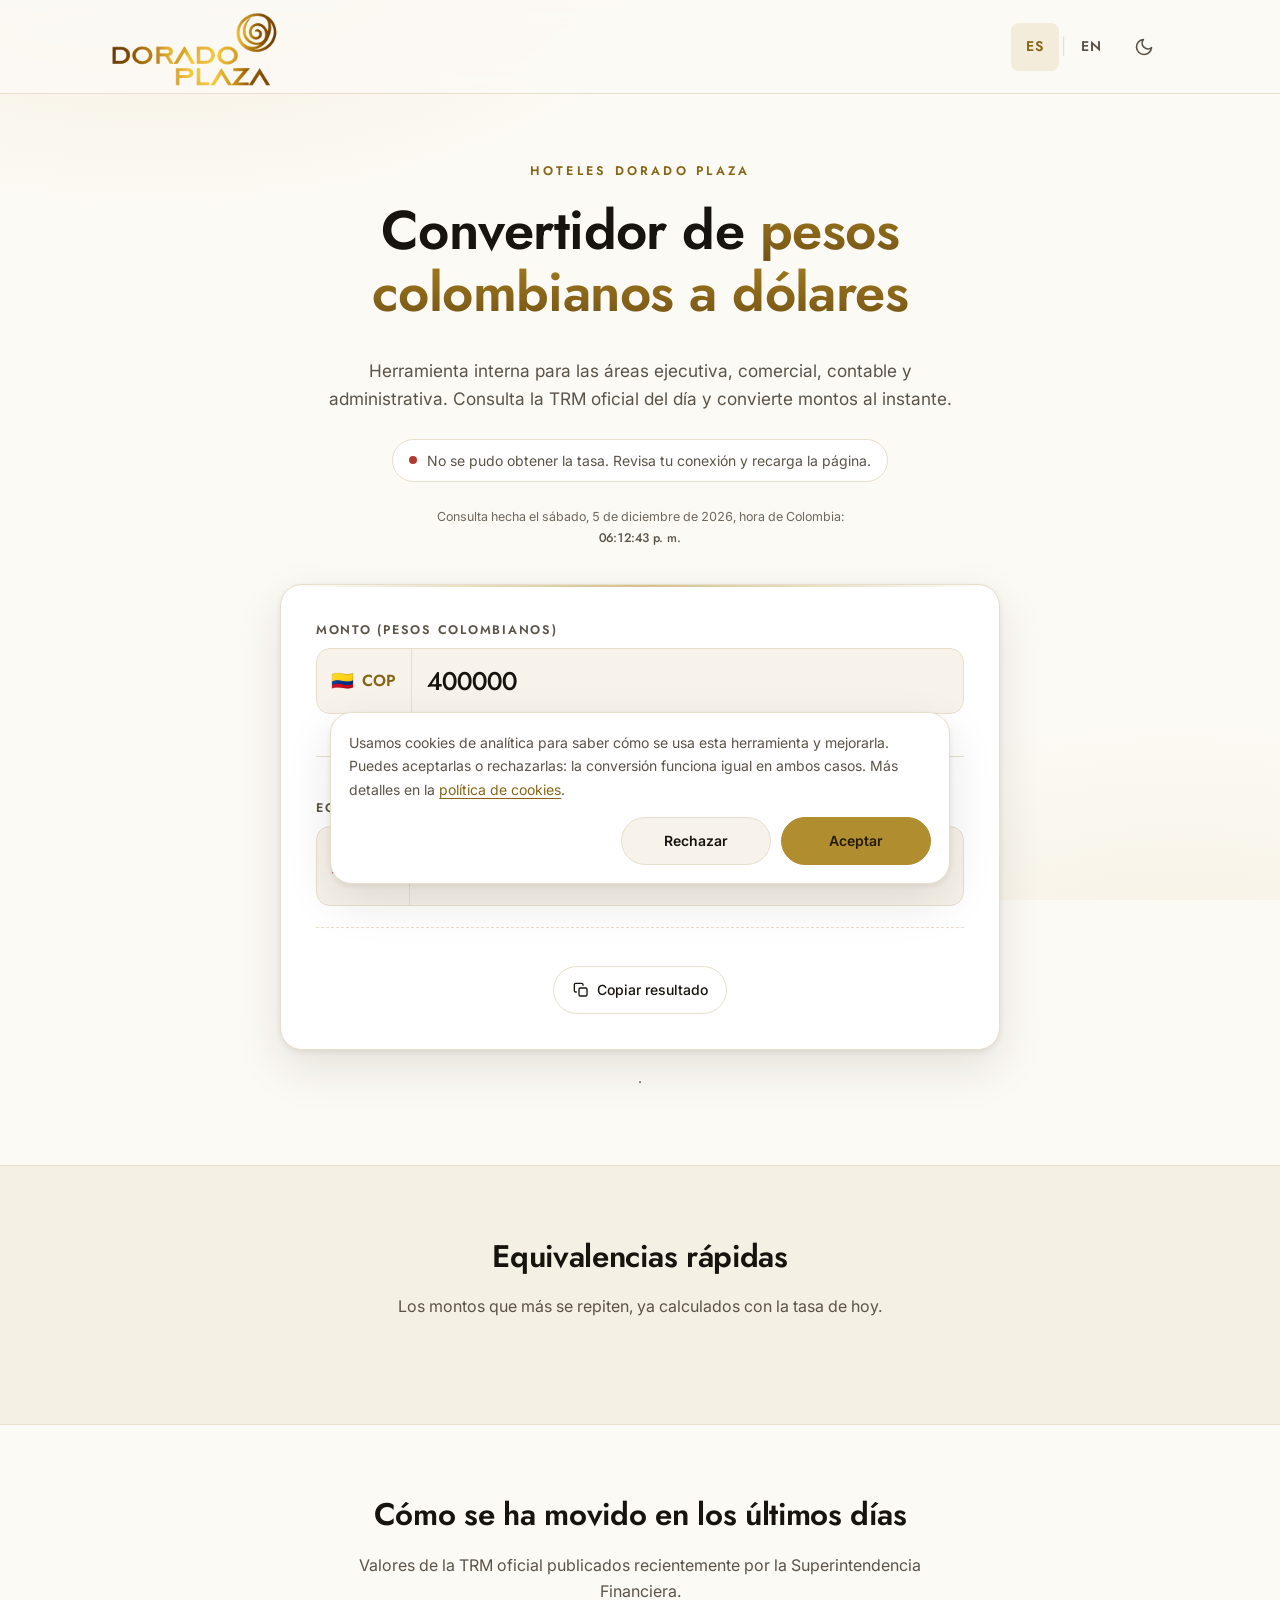
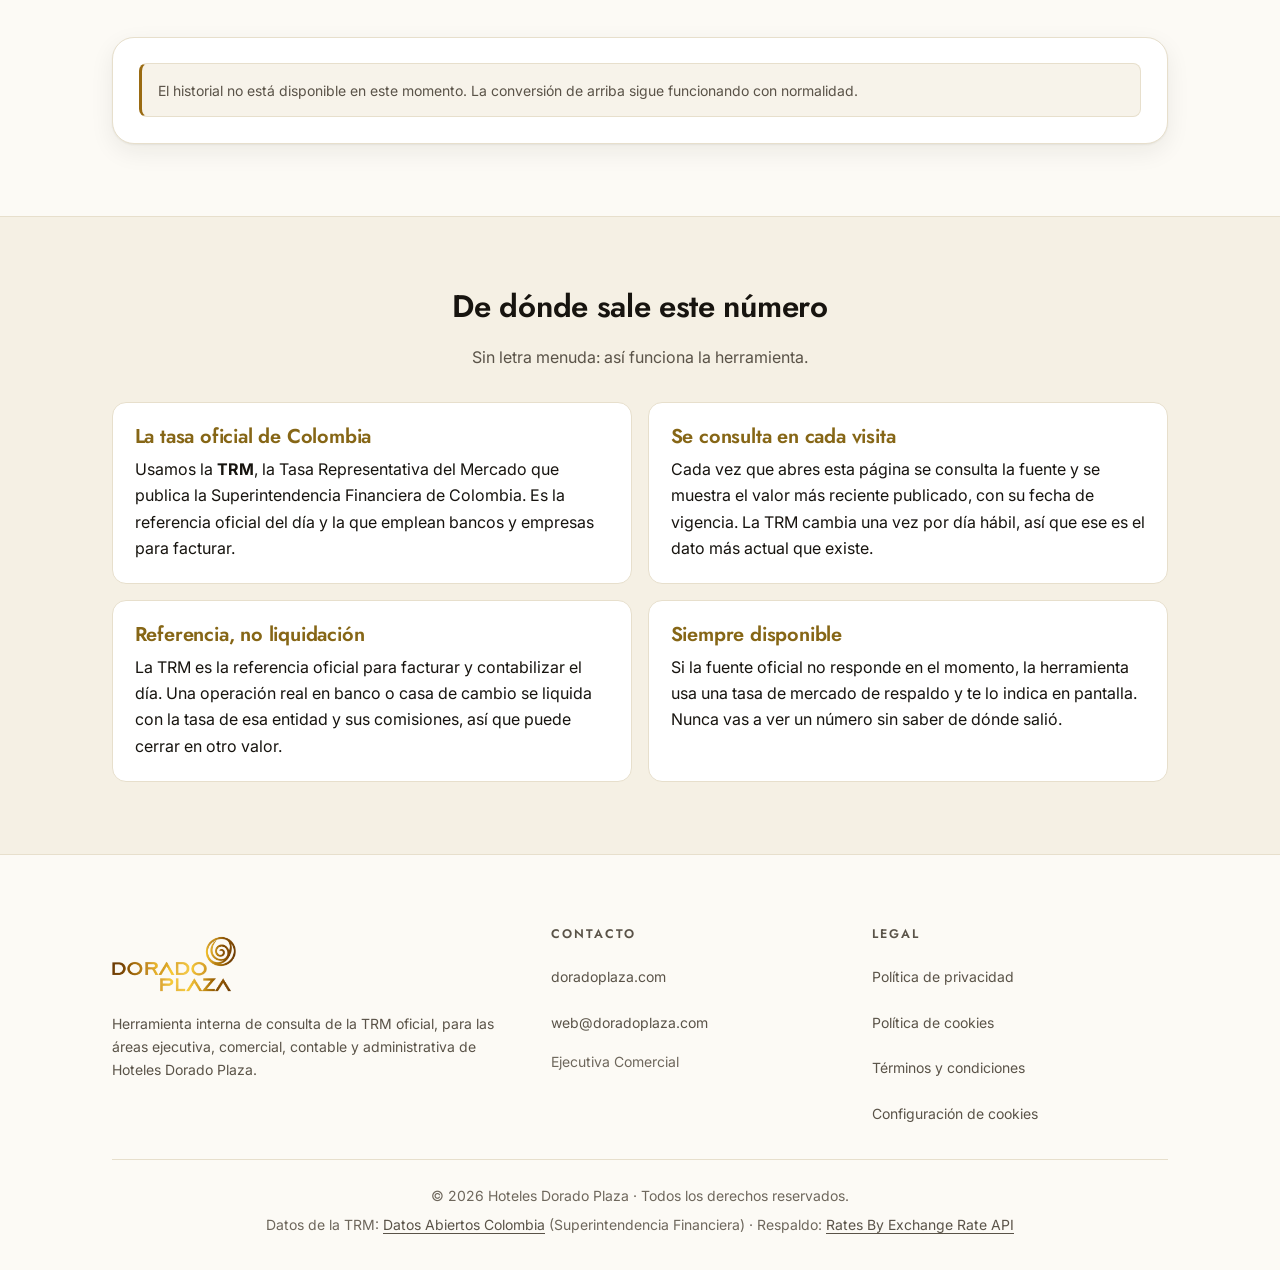
==== index.html @ 60d84f9d "Add files via upload" ====
<!DOCTYPE html>
<!-- ===========================================================
     CONVERTIDOR USD ⇄ COP — Hoteles Dorado Plaza
     Archivo: index.html (versión en ESPAÑOL, la prioritaria)
     Qué es: herramienta de conversión de dólares estadounidenses a
             pesos colombianos y viceversa, con la TRM oficial.
     Para quién: las áreas EJECUTIVA, COMERCIAL, CONTABLE y
             ADMINISTRATIVA del hotel. NO es una herramienta para
             huéspedes: es un instrumento de trabajo interno.
     Función: consultar la TRM del día para facturar, cotizar y
              cuadrar cuentas. No es una página de venta y por eso no
              lleva CTAs comerciales.
     Sentido por defecto: en español arranca en COP → USD (quien
             trabaja aquí piensa en pesos). En inglés arranca al revés.
     Depende de: css/styles.css y js/script.js
     Versión en inglés: en/index.html (no hay redirección automática)
     =========================================================== -->
<html lang="es">
<head>
  <meta charset="UTF-8">
  <meta name="viewport" content="width=device-width, initial-scale=1">

  <!-- ===========================================================
       SEO — título, descripción y canonical
       Ojo: el dominio final está {POR CONFIRMAR}. Mientras tanto se
       usa la URL provisional de Cloudflare Pages. Cuando JX tenga el
       dominio, hay que cambiarlo aquí, en en/index.html, en las
       páginas legales, en sitemap.xml, robots.txt y llms.txt.
       =========================================================== -->
  <title>Convertidor de dólares a pesos colombianos | Hoteles Dorado Plaza</title>
  <meta name="description" content="Consulta la TRM oficial del día y convierte pesos colombianos a dólares y al revés. Herramienta interna de Hoteles Dorado Plaza para sus áreas ejecutiva, comercial y contable.">
  <link rel="canonical" href="https://convertidor-dorado-plaza.pages.dev/">
  <meta name="robots" content="index, follow, max-snippet:-1, max-image-preview:large, max-video-preview:-1">
  <meta name="author" content="Hoteles Dorado Plaza">
  <!-- El color de la barra del navegador en móvil. Arranca en blanco
       porque el tema claro es el primordial; el JS lo cambia si el
       usuario activa el modo oscuro. -->
  <meta name="theme-color" content="#FFFFFF" id="meta-tema">

  <!-- ===========================================================
       ANTI-PARPADEO DEL TEMA
       Qué es: la ÚNICA porción de JavaScript embebida en el HTML de
       todo el proyecto. Es una excepción deliberada a la regla de
       "todo el JS va en js/script.js", y tiene un motivo concreto:

       js/script.js se carga con defer, o sea que corre DESPUÉS de que
       el navegador pinta la página. Si el usuario dejó activado el modo
       oscuro, la página se pintaría primero en blanco y medio segundo
       después saltaría a negro. Ese fogonazo blanco es muy molesto de
       noche, que es justo cuando se usa el modo oscuro.

       Esto se ejecuta antes de pintar nada y deja el tema ya puesto.
       Por eso va aquí, es mínimo y no hace nada más.
       ⚠ Si se cambia la clave "dp_tema_v1", cambiarla también en
         CFG.TEMA_KEY de js/script.js.
       =========================================================== -->
  <script>
    (function () {
      try {
        if (localStorage.getItem("dp_tema_v1") === "oscuro") {
          document.documentElement.setAttribute("data-tema", "oscuro");
          var m = document.getElementById("meta-tema");
          if (m) m.setAttribute("content", "#0E0E10");
        }
      } catch (e) { /* modo incógnito: se queda en el tema claro */ }
    })();
  </script>

  <!-- Idiomas: el x-default apunta al español porque es la versión prioritaria -->
  <link rel="alternate" hreflang="es" href="https://convertidor-dorado-plaza.pages.dev/">
  <link rel="alternate" hreflang="en" href="https://convertidor-dorado-plaza.pages.dev/en/">
  <link rel="alternate" hreflang="x-default" href="https://convertidor-dorado-plaza.pages.dev/">
  <link rel="sitemap" type="application/xml" href="sitemap.xml">

  <!-- Open Graph — vista previa al compartir en WhatsApp, Facebook, etc.
       La URL de la imagen va ABSOLUTA: si es relativa, no se muestra. -->
  <meta property="og:type" content="website">
  <meta property="og:site_name" content="Hoteles Dorado Plaza">
  <meta property="og:locale" content="es_CO">
  <meta property="og:locale:alternate" content="en_US">
  <meta property="og:title" content="Convertidor de dólares a pesos colombianos | Hoteles Dorado Plaza">
  <meta property="og:description" content="TRM oficial del día y conversión COP ⇄ USD. Herramienta interna de Hoteles Dorado Plaza para sus áreas ejecutiva, comercial y contable.">
  <meta property="og:url" content="https://convertidor-dorado-plaza.pages.dev/">
  <meta property="og:image" content="https://convertidor-dorado-plaza.pages.dev/img/og-convertidor-dolar-peso-dorado-plaza.webp">
  <meta property="og:image:width" content="1200">
  <meta property="og:image:height" content="630">
  <meta property="og:image:alt" content="Convertidor de dólares a pesos colombianos de Hoteles Dorado Plaza">

  <meta name="twitter:card" content="summary_large_image">
  <meta name="twitter:title" content="Convertidor de dólares a pesos colombianos | Hoteles Dorado Plaza">
  <meta name="twitter:description" content="TRM oficial del día y conversión COP ⇄ USD para las áreas administrativas de Hoteles Dorado Plaza.">
  <meta name="twitter:image" content="https://convertidor-dorado-plaza.pages.dev/img/og-convertidor-dolar-peso-dorado-plaza.webp">

  <!-- Geo tags: la cadena opera en Cartagena y Barranquilla, Colombia -->
  <meta name="geo.region" content="CO">
  <meta name="geo.placename" content="Cartagena de Indias, Colombia">

  <!-- Iconos. Única excepción a la regla WebP: ningún navegador
       soporta favicons en WebP. -->
  <link rel="icon" href="img/favicon.ico" sizes="any">
  <link rel="icon" type="image/png" href="img/favicon.png">
  <link rel="apple-touch-icon" href="img/apple-touch-icon.png">
  <link rel="manifest" href="site.webmanifest">

  <!-- Tipografías cargadas sin bloquear el render (preload + onload).
       Jost para títulos y cifras (geométrica, del mismo aire que el
       logo) e Inter para el texto corrido. -->
  <link rel="preconnect" href="https://fonts.googleapis.com">
  <link rel="preconnect" href="https://fonts.gstatic.com" crossorigin>
  <link rel="preload" as="style"
        href="https://fonts.googleapis.com/css2?family=Inter:wght@400;500;600&family=Jost:wght@400;500;600&display=swap"
        onload="this.onload=null;this.rel='stylesheet'">
  <noscript>
    <link rel="stylesheet"
          href="https://fonts.googleapis.com/css2?family=Inter:wght@400;500;600&family=Jost:wght@400;500;600&display=swap">
  </noscript>

  <link rel="stylesheet" href="css/styles.css">

  <!-- ===========================================================
       JSON-LD — datos estructurados
       Qué incluye: WebSite, la Organización (la cadena hotelera) y
       WebApplication (esto es una herramienta, no una tienda; por eso
       no lleva Product ni Offer).
       Ojo: los datos marcados {POR CONFIRMAR} deben completarse antes
       de publicar, nunca inventarse.
       =========================================================== -->
  <script type="application/ld+json">
  {
    "@context": "https://schema.org",
    "@graph": [
      {
        "@type": "WebSite",
        "@id": "https://convertidor-dorado-plaza.pages.dev/#website",
        "url": "https://convertidor-dorado-plaza.pages.dev/",
        "name": "Convertidor USD ⇄ COP · Hoteles Dorado Plaza",
        "inLanguage": "es-CO",
        "publisher": { "@id": "https://convertidor-dorado-plaza.pages.dev/#organizacion" }
      },
      {
        "@type": "Organization",
        "@id": "https://convertidor-dorado-plaza.pages.dev/#organizacion",
        "name": "Hoteles Dorado Plaza",
        "url": "https://doradoplaza.com/",
        "logo": "https://convertidor-dorado-plaza.pages.dev/img/logo-hoteles-dorado-plaza.webp",
        "areaServed": "CO",
        "email": "web@doradoplaza.com",
        "contactPoint": {
          "@type": "ContactPoint",
          "contactType": "Ejecutiva Comercial",
          "email": "web@doradoplaza.com",
          "areaServed": "CO",
          "availableLanguage": ["es", "en"]
        }
      },
      {
        "@type": "WebApplication",
        "@id": "https://convertidor-dorado-plaza.pages.dev/#app",
        "name": "Convertidor de dólares a pesos colombianos",
        "url": "https://convertidor-dorado-plaza.pages.dev/",
        "applicationCategory": "FinanceApplication",
        "operatingSystem": "Todos (navegador web)",
        "inLanguage": ["es-CO", "en-US"],
        "isAccessibleForFree": true,
        "offers": { "@type": "Offer", "price": "0", "priceCurrency": "COP" },
        "publisher": { "@id": "https://convertidor-dorado-plaza.pages.dev/#organizacion" }
      }
    ]
  }
  </script>
</head>

<body>
  <!-- Skip link: primer elemento enfocable, para navegación por teclado -->
  <a class="skip-link" href="#contenido">Saltar al contenido</a>

  <!-- ===========================================================
       SECCIÓN: CABECERA
       Qué es: barra fija con el logo del hotel y el selector ES | EN.
       Función: identidad de marca y cambio de idioma manual.
       Depende de: .cabecera en css/styles.css
       =========================================================== -->
  <header class="cabecera">
    <div class="contenedor cabecera__fila">
      <a class="cabecera__logo" href="index.html" aria-label="Convertidor de Hoteles Dorado Plaza, ir al inicio">
        <img src="img/logo-hoteles-dorado-plaza.webp"
             alt="Logo de Hoteles Dorado Plaza"
             width="900" height="493" fetchpriority="high">
      </a>

      <!-- Los enlaces internos van en ruta RELATIVA (index.html, en/index.html)
           y no en ruta absoluta (/, /en/). Así la web funciona igual abierta
           desde una carpeta local, desde una subcarpeta del hosting o desde
           la raíz del dominio. La URL "oficial" para buscadores la fija el
           canonical del <head>, que sí es absoluta. -->
      <div class="acciones-cabecera">
        <nav class="idioma" aria-label="Selector de idioma">
          <a class="idioma__link" href="index.html" aria-current="page" data-idioma="es" lang="es"
             aria-label="Ver esta página en español">ES</a>
          <span class="idioma__sep" aria-hidden="true">|</span>
          <a class="idioma__link" href="en/index.html" data-idioma="en" lang="en"
             aria-label="Switch this page to English">EN</a>
        </nav>

        <!-- Botón de tema. El aria-label y el aria-pressed los mantiene
             al día js/script.js; aquí van con el valor del tema claro,
             que es con el que siempre abre la web. -->
        <button class="btn-tema" id="btn-tema" type="button"
                aria-pressed="false" aria-label="Activar el modo oscuro">
          <svg class="btn-tema__luna" viewBox="0 0 24 24" fill="none" stroke="currentColor"
               stroke-width="2" stroke-linecap="round" stroke-linejoin="round" aria-hidden="true">
            <path d="M21 12.8A9 9 0 1 1 11.2 3a7 7 0 0 0 9.8 9.8Z"></path>
          </svg>
          <svg class="btn-tema__sol" viewBox="0 0 24 24" fill="none" stroke="currentColor"
               stroke-width="2" stroke-linecap="round" stroke-linejoin="round" aria-hidden="true">
            <circle cx="12" cy="12" r="4"></circle>
            <path d="M12 2v2M12 20v2M4.9 4.9l1.4 1.4M17.7 17.7l1.4 1.4M2 12h2M20 12h2M4.9 19.1l1.4-1.4M17.7 6.3l1.4-1.4"></path>
          </svg>
        </button>
      </div>
    </div>
  </header>

  <main id="contenido">

    <!-- ===========================================================
         SECCIÓN: HERO
         Qué es: título de la herramienta, explicación en una línea y
                 la píldora con el estado de la tasa.
         Función: que en dos segundos se entienda qué hace y con qué
                  dato trabaja.
         Depende de: .hero y .estado en css/styles.css; el texto de
                     #estado-texto lo escribe js/script.js
         =========================================================== -->
    <section class="hero">
      <div class="contenedor">
        <span class="hero__marca">Hoteles Dorado Plaza</span>

        <!-- ▼▼▼ ZONA EDITABLE · TEXTOS ▼▼▼
             QUÉ CAMBIAR: solo el título (h1) y el párrafo de abajo.
             CÓMO: cambia el texto que está entre > y < sin borrar las etiquetas.
             EJEMPLO: <em>pesos colombianos a dólares</em>  →  <em>pesos a dólares</em>
             LÍMITE: título máx. 45 caracteres; párrafo máx. 180 caracteres
                     (más largo desacomoda el hero en pantallas de 380px).

             ⚠ EL h1 DICE EL SENTIDO EN QUE ABRE ESTE IDIOMA.
               En español abre en pesos → dólares, así que el h1 dice
               "pesos colombianos a dólares". En en/index.html abre al revés
               y el h1 dice lo contrario. Los dos son correctos: NO igualarlos.
               Si algún día se cambia el sentido de arranque (estado.sentido
               en js/script.js), hay que cambiar también este título.

             ⚠ NO coincide a propósito con el <title> del <head>, que dice
               "dólares a pesos colombianos". Ese es el término por el que la
               gente busca en Google, y la herramienta convierte en los dos
               sentidos, así que ambos son ciertos. No es un descuido.

             NO TOCAR: class, span, em, ni nada fuera de esta zona.
        -->
        <h1>Convertidor de <em>pesos colombianos a dólares</em></h1>
        <p class="hero__bajada">
          Herramienta interna para las áreas ejecutiva, comercial, contable y
          administrativa. Consulta la TRM oficial del día y convierte montos al instante.
        </p>
        <!-- ▲▲▲ FIN ZONA EDITABLE · TEXTOS ▲▲▲ -->

        <!-- Píldora de estado: qué tasa se usa y de qué fecha es.
             Empieza en "consultando" y el JS la completa al recibir el dato. -->
        <p class="estado is-cargando" id="estado" role="status" aria-live="polite">
          <span class="estado__punto" aria-hidden="true"></span>
          <span id="estado-texto">Consultando la tasa del día…</span>
        </p>

        <!-- Sello de consulta: fecha larga y hora exacta de Colombia, con el
             reloj corriendo. Para el área contable es el respaldo de "a qué
             hora exacta se consultó esta tasa" al adjuntarla a un soporte.
             Lo rellena y lo refresca cada segundo js/script.js.
             Ojo: la hora es SIEMPRE la de Colombia (America/Bogota), aunque
             el computador esté configurado en otro país. -->
        <p class="estado-hora">
          <span id="hora-etiqueta"></span>
          <span class="estado-hora__reloj" id="hora-reloj"></span>
        </p>
      </div>
    </section>

    <!-- ===========================================================
         SECCIÓN: CONVERSOR
         Qué es: la calculadora en sí — campo de monto, botón para
                 invertir monedas y resultado grande.
         Función: es la razón de existir de la página. Todo lo demás
                  es apoyo.
         Depende de: .tarjeta, .campo y .resultado en css/styles.css;
                     toda la lógica está en js/script.js
         Nota: el campo empieza deshabilitado y el JS lo habilita
               cuando ya hay una tasa cargada, para que nadie escriba
               sobre un resultado vacío.
         =========================================================== -->
    <section class="conversor" aria-labelledby="titulo-conversor">
      <div class="contenedor">
        <h2 id="titulo-conversor" class="sr-only">Calculadora de conversión</h2>

        <div class="tarjeta">
          <!-- Campo de entrada.
               ⚠ En español el conversor arranca en COP → USD y en inglés al
               revés (USD → COP). No es un descuido: quien trabaja en el hotel
               piensa en pesos y necesita saber a cuántos dólares equivalen;
               quien entra en inglés llega con dólares. El estado inicial lo
               fija js/script.js leyendo el <html lang>, así que si aquí se
               cambian las monedas hay que cambiarlo también allá. -->
          <div class="campo">
            <label class="campo__etiqueta" for="monto" id="etiqueta-origen">Monto (pesos colombianos)</label>
            <div class="campo__caja">
              <span class="campo__moneda" id="moneda-origen">
                <span class="campo__bandera" aria-hidden="true">🇨🇴</span> COP
              </span>
              <input class="campo__input" id="monto" type="text" inputmode="decimal"
                     value="400000" placeholder="400000" autocomplete="off" disabled
                     aria-describedby="resultado-detalle">
            </div>
          </div>

          <!-- Botón de invertir el sentido de la conversión -->
          <div class="invertir-fila">
            <button class="btn-invertir" id="btn-invertir" type="button"
                    aria-label="Invertir: convertir en el sentido contrario">
              <svg viewBox="0 0 24 24" fill="none" stroke="currentColor" stroke-width="2"
                   stroke-linecap="round" stroke-linejoin="round" aria-hidden="true">
                <path d="M7 4v13M7 17l-3-3M7 17l3-3"></path>
                <path d="M17 20V7M17 7l3 3M17 7l-3 3"></path>
              </svg>
            </button>
          </div>

          <!-- Campo de salida (solo lectura visual: el valor sale abajo) -->
          <div class="campo">
            <span class="campo__etiqueta" id="etiqueta-destino">Equivale a (dólares)</span>
            <div class="campo__caja">
              <span class="campo__moneda" id="moneda-destino">
                <span class="campo__bandera" aria-hidden="true">🇺🇸</span> USD
              </span>
              <output class="campo__input campo__salida" id="resultado" for="monto" aria-live="polite">—</output>
            </div>
          </div>

          <!-- Resultado en grande + acción de copiar -->
          <div class="resultado">
            <p class="resultado__detalle" id="resultado-detalle"></p>
            <div class="resultado__acciones">
              <button class="btn-sec" id="btn-copiar" type="button" data-copiar="">
                <svg viewBox="0 0 24 24" fill="none" stroke="currentColor" stroke-width="2"
                     stroke-linecap="round" stroke-linejoin="round" aria-hidden="true">
                  <rect x="9" y="9" width="12" height="12" rx="2"></rect>
                  <path d="M5 15H4a2 2 0 0 1-2-2V4a2 2 0 0 1 2-2h9a2 2 0 0 1 2 2v1"></path>
                </svg>
                <span class="btn-sec__txt">Copiar resultado</span>
              </button>
            </div>
          </div>
        </div>

        <!-- Referencias inversas. El JS las rellena con la tasa vigente. -->
        <p class="resultado__detalle referencias">
          <span id="ref-usd"></span> · <span id="ref-cop"></span>
        </p>
      </div>
    </section>

    <!-- ===========================================================
         SECCIÓN: EQUIVALENCIAS RÁPIDAS
         Qué es: montos frecuentes ya convertidos.
         Función: resolver de un vistazo los montos que más se repiten
                  en el día a día administrativo, sin escribir nada.
                  Cambia sola al invertir el sentido.
         Depende de: #tabla-equivalencias, que rellena js/script.js
         =========================================================== -->
    <section class="bloque bloque--alt" aria-labelledby="titulo-equivalencias">
      <div class="contenedor">
        <div class="bloque__cabeza">
          <h2 id="titulo-equivalencias">Equivalencias rápidas</h2>
          <p>Los montos que más se repiten, ya calculados con la tasa de hoy.</p>
        </div>
        <ul class="equivalencias" id="tabla-equivalencias"></ul>
      </div>
    </section>

    <!-- ===========================================================
         SECCIÓN: HISTORIAL DE 7 DÍAS
         Qué es: gráfico de línea y lista con los últimos valores.
         Función: dar contexto — si el dólar viene subiendo o bajando.
         Depende de: #historial-caja, #grafico-historial y
                     #lista-historial; los dibuja js/script.js con los
                     datos de la fuente oficial.
         Ojo: si la fuente oficial no responde, aquí sale una nota y la
              conversión de arriba sigue funcionando igual.
         =========================================================== -->
    <section class="bloque" aria-labelledby="titulo-historial">
      <div class="contenedor">
        <div class="bloque__cabeza">
          <h2 id="titulo-historial">Cómo se ha movido en los últimos días</h2>
          <p>Valores de la TRM oficial publicados recientemente por la Superintendencia Financiera.</p>
        </div>

        <div class="historial__caja" id="historial-caja">
          <div class="historial__grafico" id="grafico-historial"></div>
          <ul class="historial__lista" id="lista-historial"></ul>
        </div>
      </div>
    </section>

    <!-- ===========================================================
         SECCIÓN: INFORMACIÓN
         Qué es: cuatro tarjetas explicando la TRM, cada cuánto se
                 consulta, el alcance de la herramienta y qué pasa si
                 la fuente oficial no responde.
         Función: transparencia y SEO real — este texto está escrito en
                  el HTML, no inyectado por JavaScript.
         Ojo: es la última sección de la página. Aquí abajo iba el
              acordeón de preguntas frecuentes, retirado por decisión
              de JX. No reponerlo sin que él lo pida.
         =========================================================== -->
    <section class="bloque bloque--alt" aria-labelledby="titulo-info">
      <div class="contenedor">
        <div class="bloque__cabeza">
          <h2 id="titulo-info">De dónde sale este número</h2>
          <p>Sin letra menuda: así funciona la herramienta.</p>
        </div>

        <div class="info">
          <article class="info__tarjeta">
            <h3>La tasa oficial de Colombia</h3>
            <p>
              Usamos la <strong>TRM</strong>, la Tasa Representativa del Mercado que publica
              la Superintendencia Financiera de Colombia. Es la referencia oficial del día
              y la que emplean bancos y empresas para facturar.
            </p>
          </article>

          <article class="info__tarjeta">
            <h3>Se consulta en cada visita</h3>
            <p>
              Cada vez que abres esta página se consulta la fuente y se muestra el valor
              más reciente publicado, con su fecha de vigencia. La TRM cambia una vez por
              día hábil, así que ese es el dato más actual que existe.
            </p>
          </article>

          <article class="info__tarjeta">
            <h3>Referencia, no liquidación</h3>
            <p>
              La TRM es la referencia oficial para facturar y contabilizar el día. Una
              operación real en banco o casa de cambio se liquida con la tasa de esa
              entidad y sus comisiones, así que puede cerrar en otro valor.
            </p>
          </article>

          <article class="info__tarjeta">
            <h3>Siempre disponible</h3>
            <p>
              Si la fuente oficial no responde en el momento, la herramienta usa una tasa
              de mercado de respaldo y te lo indica en pantalla. Nunca vas a ver un número
              sin saber de dónde salió.
            </p>
          </article>
        </div>
      </div>
    </section>

  </main>

  <!-- ===========================================================
       SECCIÓN: PIE DE PÁGINA
       Qué es: enlace a la web del hotel, páginas legales, aviso de
               copyright y crédito de la fuente de datos.
       Función: cerrar el sitio con lo institucional y lo obligatorio.
       Ojo: esta página NO lleva crédito de JX Company — JX lo pidió
            expresamente para este proyecto.
       =========================================================== -->
  <footer class="pie">
    <div class="contenedor">
      <div class="pie__grid">

        <div>
          <div class="pie__logo">
            <img src="img/logo-hoteles-dorado-plaza.webp"
                 alt="Logo de Hoteles Dorado Plaza"
                 width="900" height="493" loading="lazy">
          </div>
          <p class="pie__texto">
            Herramienta interna de consulta de la TRM oficial, para las áreas ejecutiva,
            comercial, contable y administrativa de Hoteles Dorado Plaza.
          </p>
        </div>

        <!-- ▼▼▼ ZONA EDITABLE · CONTACTO ▼▼▼
             QUÉ CAMBIAR: la dirección web del hotel y el correo de contacto.
             CÓMO: cambia el texto entre > y <, y el href del enlace.
             EJEMPLO: href="https://doradoplaza.com/" → href="https://otrodominio.com/"
             LÍMITE: el correo debe ser uno real y atendido.
             ⚠ SE REPITE EN: el JSON-LD "Organization" → "url" (dentro del <head>
               de este archivo y de en/index.html), y en las tres páginas legales
               (privacidad.html, cookies.html, terminos.html).
               SI CAMBIA, HAY QUE CAMBIARLO EN TODOS.
             NO TOCAR: class, li, ul, ni nada fuera de esta zona.
        -->
        <nav aria-labelledby="pie-hotel">
          <h2 id="pie-hotel">Contacto</h2>
          <ul class="pie__lista">
            <li>
              <a class="js-salida-hotel" href="https://doradoplaza.com/" target="_blank" rel="noopener">
                doradoplaza.com
              </a>
            </li>
            <li>
              <a href="mailto:web@doradoplaza.com">web@doradoplaza.com</a>
            </li>
            <li>
              <span class="pie__rol">Ejecutiva Comercial</span>
            </li>
          </ul>
        </nav>
        <!-- ▲▲▲ FIN ZONA EDITABLE · CONTACTO ▲▲▲ -->

        <nav aria-labelledby="pie-legal">
          <h2 id="pie-legal">Legal</h2>
          <ul class="pie__lista">
            <li><a href="privacidad.html">Política de privacidad</a></li>
            <li><a href="cookies.html">Política de cookies</a></li>
            <li><a href="terminos.html">Términos y condiciones</a></li>
            <li><button class="pie__boton js-config-cookies" type="button">Configuración de cookies</button></li>
          </ul>
        </nav>
      </div>

      <div class="pie__legal">
        <p>© <span id="anio">2026</span> Hoteles Dorado Plaza · Todos los derechos reservados.</p>
        <p class="pie__fuente">
          Datos de la TRM: <a href="https://www.datos.gov.co/" target="_blank" rel="noopener">Datos Abiertos Colombia</a>
          (Superintendencia Financiera) · Respaldo:
          <a href="https://www.exchangerate-api.com" target="_blank" rel="noopener">Rates By Exchange Rate API</a>
        </p>
      </div>
    </div>
  </footer>

  <!-- ===========================================================
       BANNER DE COOKIES
       Qué es: aviso de consentimiento con Aceptar y Rechazar del
               mismo peso visual.
       Función: cumplir la Resolución 32.126 de 2022 de la SIC —
                en Colombia el consentimiento debe ser previo y
                expreso. Google Analytics NO se carga hasta aceptar.
       Depende de: #cookies en css/styles.css y de la función
                   iniciarCookies() de js/script.js
       =========================================================== -->
  <aside class="cookies" id="cookies" aria-hidden="true" aria-label="Aviso de cookies">
    <p class="cookies__texto">
      Usamos cookies de analítica para saber cómo se usa esta herramienta y mejorarla.
      Puedes aceptarlas o rechazarlas: la conversión funciona igual en ambos casos.
      Más detalles en la <a href="cookies.html">política de cookies</a>.
    </p>
    <div class="cookies__botones">
      <button class="cookies__btn" id="cookies-rechazar" type="button">Rechazar</button>
      <button class="cookies__btn cookies__btn--ok" id="cookies-aceptar" type="button">Aceptar</button>
    </div>
  </aside>

  <script src="js/script.js" defer></script>
</body>
</html>
---- css/styles.css ----
/* ===========================================================
   CONVERTIDOR USD ⇄ COP — Hoteles Dorado Plaza
   Archivo: css/styles.css
   Qué contiene: TODO el CSS del proyecto (no hay estilos embebidos
                 en el HTML ni en el JS).
   Relación con los demás archivos:
     - index.html y en/index.html usan estas clases.
     - 404.html y las páginas legales reutilizan el mismo sistema.
     - js/script.js añade/quita clases (.is-open, .is-error, .is-stale…);
       esas clases se definen aquí, no en el JS.
   Paleta: sacada del logo oficial de Dorado Plaza (degradado dorado).
           Sin neón, sin glows, sin degradados morados: acabado premium
           y serio.
   Temas: DOS. El claro (blanco + dorado) es el primordial y es con el
          que abre siempre la web. El oscuro es opcional, se activa con
          el botón de la cabecera y se recuerda en el navegador.
   =========================================================== */

/* ===========================================================
   VARIABLES — la fuente única de verdad del diseño
   Qué hace: define colores, tipografías, escalas, radios y sombras.
   Ojo: cualquier cosa nueva que se agregue al proyecto usa ESTAS
        variables. Nunca meter un hex suelto en el resto del archivo.

   DOS TEMAS
   ---------
   El tema CLARO (blanco + dorado del logo) es el primordial: es el que
   se ve siempre al entrar a la web. El tema OSCURO es opcional y se
   activa con el botón de la cabecera.

   Cómo funciona: el tema claro vive en :root, así que es el que manda
   por defecto. El oscuro solo redefine los colores dentro del bloque
   [data-tema="oscuro"], que el JS pone en la etiqueta <html>.

   ⚠ A propósito NO se usa @media (prefers-color-scheme): aunque el
   sistema del visitante esté en modo oscuro, la web abre en blanco.
   Es una decisión de marca de JX, no un descuido.

   ⚠ Regla al agregar colores: si un color tiene que verse distinto en
   cada tema, se define en LOS DOS bloques. Nunca dejar un color con
   una sola definición dentro de [data-tema="oscuro"].
   =========================================================== */
:root {
  /* --- Marca en tema CLARO ---
     Sobre blanco el dorado del logo (#C9A84C) no alcanza contraste
     para leerse, así que el dorado de TEXTO es una versión más honda
     del mismo color. El dorado claro se reserva para lo decorativo. */
  --oro-claro:   #E8C86A;   /* alto del degradado, solo decorativo */
  --oro:         #B08D2E;   /* dorado principal legible sobre blanco */
  --oro-hondo:   #6E4E14;   /* bajo del degradado; bordes y detalles */
  /* Dorado de TEXTO. Está medido contra los CUATRO fondos del tema
     (página, franja alterna, tarjeta e input): el peor caso es la
     franja alterna y ahí da 4.7:1, por encima del mínimo de 4.5. */
  --oro-texto:   #866616;
  --oro-tenue:   rgba(176, 141, 46, .13); /* fondos y bordes muy suaves */
  /* Degradado dorado de los títulos y del resultado grande. En claro va
     de medio a hondo para que la cifra se lea. Al ser texto grande el
     mínimo es 3:1; el peor caso aquí da 3.17:1. */
  --grad-oro-1:  #A88121;
  --grad-oro-2:  #6E4E14;
  --sobre-oro:   #241B06;   /* texto encima de un relleno dorado */

  /* --- Neutros en tema CLARO (blancos cálidos, nunca azulados) ---
     Ojo con el par --fondo / --superficie: el fondo NO es blanco puro,
     es un blanco cálido apenas teñido, y las tarjetas SÍ son blanco
     puro. Si los dos fueran #FFFFFF la tarjeta del conversor quedaría
     invisible: solo se vería por el borde de 1px. Con esta diferencia
     mínima la tarjeta "flota" sin necesidad de sombras marcadas. */
  --fondo:       #FCFAF5;   /* fondo general: blanco cálido */
  --fondo-alt:   #F5F0E4;   /* franjas alternas, para dar ritmo */
  --superficie:  #FFFFFF;   /* tarjetas y cajas: blanco puro, elevado */
  --superficie-2:#F7F3EA;   /* inputs y elementos internos: hundidos */
  --borde:       #E7DFCC;   /* bordes sutiles, con un punto de dorado */
  --texto:       #17140F;   /* texto principal (17:1) */
  --texto-suave: #5A5348;   /* texto secundario y ayudas (7.4:1) */
  --texto-tenue: #6E675C;   /* legales y notas al pie (5.4:1) */
  --cabecera:    rgba(252, 250, 245, .88); /* barra superior translúcida */

  /* --- Estados (usados en avisos, nunca como decoración) --- */
  --ok:      #2E7D4F;
  --alerta:  #9A6B12;
  --error:   #B03A32;

  /* --- Textura de fondo: dos halos dorados casi imperceptibles --- */
  --halo-1:  rgba(201, 168, 76, .16);
  --halo-2:  rgba(201, 168, 76, .11);

  /* --- Tipografías: máximo 2 familias --- */
  --font-titulo: "Jost", "Trebuchet MS", system-ui, sans-serif;
  --font-texto:  "Inter", system-ui, -apple-system, "Segoe UI", Roboto, sans-serif;
  /* Tabular: números de ancho fijo para que el resultado no "baile"
     mientras el visitante escribe. Detalle de acabado importante. */
  --font-num: "Jost", ui-monospace, "SF Mono", monospace;

  /* --- Escala de tamaños (fluida con clamp: escala sola de 380px a TV) --- */
  --t-display: clamp(2rem, 1.2rem + 3.4vw, 3.4rem);
  --t-h2:      clamp(1.35rem, 1.05rem + 1.3vw, 1.95rem);
  --t-h3:      clamp(1.05rem, .95rem + .5vw, 1.25rem);
  --t-base:    1rem;
  --t-chico:   .875rem;
  --t-mini:    .78rem;
  --t-resultado: clamp(1.9rem, 1.1rem + 3.6vw, 3.1rem);

  /* --- Radios, sombras y espaciados --- */
  --r-chico:  8px;
  --r-medio:  14px;
  --r-grande: 22px;
  /* Sombras del tema claro: sobre blanco una sombra negra fuerte ensucia.
     Van en marrón muy diluido, del mismo palo que el dorado. */
  --sombra:      0 1px 2px rgba(35,28,10,.06), 0 8px 24px rgba(35,28,10,.07);
  --sombra-alta: 0 2px 6px rgba(35,28,10,.08), 0 18px 48px rgba(35,28,10,.11);
  --gap:      1rem;
  --gap-2:    1.5rem;
  --seccion:  clamp(2.75rem, 1.8rem + 3.4vw, 4.75rem); /* padding vertical */
  --ancho:    1120px;  /* ancho máximo del contenido en pantallas grandes */

  --transicion: 180ms cubic-bezier(.4,0,.2,1);

  /* Le dice al navegador de qué color pintar los controles nativos
     (barras de scroll, menús desplegables). Sin esto, en tema oscuro
     las barras de scroll se quedan blancas. */
  color-scheme: light;
}

/* ===========================================================
   TEMA OSCURO — opcional, se activa con el botón de la cabecera
   Qué hace: redefine SOLO los colores. Tamaños, radios, espaciados
   y tipografías son los mismos en los dos temas.
   Cómo se activa: js/script.js pone data-tema="oscuro" en <html>.
   Ojo: esta es la paleta original del proyecto, la que salió del logo
        sobre fondo oscuro. No se perdió: pasó a ser la alternativa.
   =========================================================== */
[data-tema="oscuro"] {
  /* Sobre negro el dorado sí se lee tal cual sale del logo. */
  --oro-claro:   #E8C86A;
  --oro:         #C9A84C;
  --oro-hondo:   #8A5A22;
  --oro-texto:   #E8C86A;   /* aquí el dorado de texto sí es el claro */
  --oro-tenue:   rgba(201, 168, 76, .16);
  --grad-oro-1:  #E8C86A;
  --grad-oro-2:  #C9A84C;
  --sobre-oro:   #14100A;

  --fondo:       #0E0E10;
  --fondo-alt:   #131315;
  --superficie:  #1A1A1D;
  --superficie-2:#212125;
  --borde:       #2A2A2F;
  --texto:       #F2EFE9;
  --texto-suave: #A8A29A;
  /* Aclarado respecto del #6F6A63 original: sobre negro daba 3.6:1 y no
     llegaba al mínimo legible. Ahora cumple sobre los tres fondos del
     tema (página, tarjeta e input). Importa porque de este color van el
     reloj de consulta, los legales del pie y el placeholder. */
  --texto-tenue: #8F8A81;
  --cabecera:    rgba(14, 14, 16, .9);

  --ok:      #6FBF8B;
  --alerta:  #E0A94B;
  --error:   #D9736B;

  --halo-1:  rgba(201, 168, 76, .055);
  --halo-2:  rgba(201, 168, 76, .04);

  --sombra:      0 1px 2px rgba(0,0,0,.34), 0 8px 24px rgba(0,0,0,.28);
  --sombra-alta: 0 2px 6px rgba(0,0,0,.4),  0 18px 48px rgba(0,0,0,.42);

  color-scheme: dark;
}

/* ===========================================================
   RESET Y BASE
   Qué hace: normaliza el navegador y fija el fondo, el color y la
   tipografía base de todo el documento.
   =========================================================== */
*, *::before, *::after { box-sizing: border-box; }

html {
  -webkit-text-size-adjust: 100%;  /* evita que iOS agrande el texto solo */
  scroll-behavior: smooth;
}

body {
  margin: 0;
  background: var(--fondo);
  color: var(--texto);
  font-family: var(--font-texto);
  font-size: var(--t-base);
  line-height: 1.65;
  /* Textura muy tenue: dos halos dorados casi imperceptibles que evitan
     que el fondo quede plano, sin caer en glows ni blobs de colores.
     Funciona en los dos temas: en blanco da un tinte cálido de crema,
     en oscuro levanta el negro. La intensidad la fija cada tema. */
  background-image:
    radial-gradient(900px 460px at 12% -8%,  var(--halo-1), transparent 62%),
    radial-gradient(760px 420px at 92% 108%, var(--halo-2), transparent 62%);
  background-attachment: fixed;
  overflow-x: hidden;  /* red de seguridad contra scroll horizontal */
  /* El cambio de tema se nota como una transición corta, no como un
     parpadeo brusco. Mismo tiempo que el resto del sistema. */
  transition: background-color var(--transicion), color var(--transicion);
}

img { max-width: 100%; height: auto; display: block; }

a { color: var(--oro-texto); text-decoration-thickness: 1px; text-underline-offset: 3px; }

h1, h2, h3 {
  font-family: var(--font-titulo);
  font-weight: 600;
  line-height: 1.15;
  letter-spacing: -.01em;
  margin: 0 0 .6em;
}
h1 { font-size: var(--t-display); }
h2 { font-size: var(--t-h2); }
h3 { font-size: var(--t-h3); }
p  { margin: 0 0 1em; }

/* Foco visible en todo lo enfocable: requisito de accesibilidad.
   Sin esto, quien navega con teclado no sabe dónde está parado. */
:focus-visible {
  outline: 2px solid var(--oro-texto);
  outline-offset: 3px;
  border-radius: 4px;
}

/* Contenedor central: limita el ancho en TV y da aire lateral en móvil */
.contenedor {
  width: 100%;
  max-width: var(--ancho);
  margin-inline: auto;
  padding-inline: clamp(1rem, .55rem + 1.9vw, 2rem);
}

/* Texto solo para lectores de pantalla (etiquetas de formularios, avisos) */
.sr-only {
  position: absolute; width: 1px; height: 1px;
  padding: 0; margin: -1px; overflow: hidden;
  clip: rect(0 0 0 0); white-space: nowrap; border: 0;
}

/* Skip link: primer elemento enfocable de la página, salta al contenido */
.skip-link {
  position: absolute; left: 8px; top: -100px;
  z-index: 200;
  background: var(--oro); color: var(--sobre-oro);
  font-weight: 700; padding: .7rem 1.1rem;
  border-radius: var(--r-chico);
  transition: top var(--transicion);
}
.skip-link:focus { top: 8px; }

/* ===========================================================
   CABECERA
   Qué es: barra superior fija con el logo y el selector de idioma.
   Función: identidad de marca siempre visible y cambio ES/EN a mano.
   Depende de: js/script.js no la toca; es CSS puro.
   =========================================================== */
.cabecera {
  position: sticky; top: 0; z-index: 60;
  background: var(--cabecera);
  backdrop-filter: blur(10px);
  border-bottom: 1px solid var(--borde);
  padding-top: env(safe-area-inset-top); /* respeta el notch del iPhone */
}
.cabecera__fila {
  display: flex; align-items: center; justify-content: space-between;
  gap: var(--gap);
  min-height: 64px;
}
.cabecera__logo { display: flex; align-items: center; }
.cabecera__logo img { width: 148px; height: auto; }

/* Selector de idioma ES | EN — discreto, nunca compite con el logo */
.idioma { display: flex; align-items: center; gap: 2px; }
.idioma__link {
  display: inline-flex; align-items: center; justify-content: center;
  min-width: 48px; min-height: 48px;   /* táctil mínimo obligatorio */
  font-family: var(--font-titulo);
  font-size: var(--t-chico); font-weight: 600; letter-spacing: .08em;
  color: var(--texto-suave); text-decoration: none;
  border-radius: var(--r-chico);
  transition: color var(--transicion), background var(--transicion);
}
/* Idioma activo. Se marcan los dos valores de aria-current a propósito:
   "page" en el convertidor (esa SÍ es la página actual) y "true" en las
   legales y la 404 (ahí solo indica el idioma en el que estás). */
.idioma__link[aria-current="page"],
.idioma__link[aria-current="true"] {
  color: var(--oro-texto);
  background: var(--oro-tenue);
}
.idioma__sep { color: var(--borde); }

/* ===========================================================
   BOTÓN DE TEMA (claro ⇄ oscuro)
   Qué es: el botón redondo de la cabecera, al lado del selector de
           idioma. Muestra una luna en tema claro (lo que vas a activar)
           y un sol en tema oscuro.
   Función: dar la alternativa oscura sin quitarle el protagonismo al
            blanco, que es el tema con el que siempre abre la web.
   Depende de: js/script.js pone data-tema en <html> y cambia el
               aria-label y el aria-pressed del botón.
   =========================================================== */
.acciones-cabecera { display: flex; align-items: center; gap: .25rem; }

.btn-tema {
  width: 48px; height: 48px; flex-shrink: 0;   /* táctil mínimo */
  display: grid; place-items: center;
  background: transparent;
  border: 1px solid transparent;
  border-radius: 50%;
  color: var(--texto-suave); cursor: pointer;
  transition: color var(--transicion), background var(--transicion),
              border-color var(--transicion);
}
.btn-tema svg { width: 20px; height: 20px; }
/* Un solo botón con los dos iconos dentro: se muestra el que toca.
   Así no hay que reconstruir el botón al cambiar de tema. */
.btn-tema__luna { display: block; }
.btn-tema__sol  { display: none; }
[data-tema="oscuro"] .btn-tema__luna { display: none; }
[data-tema="oscuro"] .btn-tema__sol  { display: block; }

/* ===========================================================
   HERO — presentación de la herramienta
   Qué es: título, bajada y la píldora con el estado de la tasa.
   Función: dejar claro en dos segundos qué hace esto y con qué dato.
   =========================================================== */
.hero { padding: calc(var(--seccion) * .85) 0 calc(var(--seccion) * .5); text-align: center; }
.hero__marca {
  display: inline-block;
  font-family: var(--font-titulo);
  font-size: var(--t-mini); font-weight: 600;
  letter-spacing: .26em; text-transform: uppercase;
  color: var(--oro-texto); margin-bottom: 1.1rem;
}
.hero h1 { max-width: 16ch; margin-inline: auto; }
.hero h1 em {
  font-style: normal;
  background: linear-gradient(180deg, var(--grad-oro-1), var(--grad-oro-2));
  -webkit-background-clip: text; background-clip: text;
  -webkit-text-fill-color: transparent; color: transparent;
}
.hero__bajada {
  max-width: 58ch; margin: 0 auto;
  color: var(--texto-suave);
  font-size: clamp(.95rem, .9rem + .3vw, 1.08rem);
}

/* ===========================================================
   PÍLDORA DE ESTADO DE LA TASA
   Qué es: el aviso "Tasa actualizada al …" con la fuente del dato.
   Función: transparencia — el visitante ve siempre de dónde sale
            el número y de qué fecha es.
   Depende de: js/script.js escribe #estado-texto y cambia las clases
               .is-cargando / .is-error / .is-stale / .is-respaldo.
   =========================================================== */
.estado {
  display: inline-flex; align-items: center; gap: .6rem;
  margin-top: 1.6rem; padding: .55rem 1rem;
  background: var(--superficie);
  border: 1px solid var(--borde);
  border-radius: 999px;
  font-size: var(--t-chico); color: var(--texto-suave);
  text-align: left;
}
.estado__punto {
  width: 8px; height: 8px; border-radius: 50%;
  background: var(--texto-tenue); flex-shrink: 0;
}
.estado.is-ok       .estado__punto { background: var(--ok); }
.estado.is-respaldo .estado__punto { background: var(--alerta); }
.estado.is-stale    .estado__punto { background: var(--alerta); }
.estado.is-error    .estado__punto { background: var(--error); }
.estado.is-cargando .estado__punto { background: var(--texto-tenue); }

/* Reloj de consulta: la fecha larga y la hora exacta de Colombia,
   debajo de la píldora. El JS lo refresca cada segundo.
   Va en tamaño mini y en color tenue a propósito: es un dato de
   respaldo contable, no debe competir con el resultado. */
.estado-hora {
  margin: .7rem auto 0;
  max-width: 54ch;   /* si no, en escritorio se estira de lado a lado */
  font-size: var(--t-mini);
  color: var(--texto-tenue);
  font-variant-numeric: tabular-nums;
}
/* La hora en sí, con cifras de ancho fijo para que el segundero no
   empuje el texto de al lado cada vez que cambia. */
.estado-hora__reloj { font-family: var(--font-num); font-weight: 500; color: var(--texto-suave); }

/* ===========================================================
   CONVERSOR — el corazón de la herramienta
   Qué es: tarjeta con los dos campos, el botón de invertir y el
           resultado grande.
   Función: es LA razón de existir de la página; por eso ocupa el
            centro óptico y no compite con nada más.
   Depende de: #monto, #resultado, #btn-invertir en el HTML y de las
               funciones de conversión en js/script.js.
   Responsive: 1 sola columna siempre; el botón de invertir se coloca
               entre los dos campos y gira 90° en móvil.
   =========================================================== */
.conversor { padding-bottom: var(--seccion); }

.tarjeta {
  background: var(--superficie);
  border: 1px solid var(--borde);
  border-radius: var(--r-grande);
  box-shadow: var(--sombra-alta);
  padding: clamp(1.25rem, .9rem + 1.6vw, 2.25rem);
  max-width: 720px; margin-inline: auto;
  /* Filete dorado superior: detalle fino de marca, no un borde brillante */
  position: relative; overflow: hidden;
}
.tarjeta::before {
  content: ""; position: absolute; inset: 0 0 auto 0; height: 2px;
  background: linear-gradient(90deg, transparent, var(--oro), transparent);
  opacity: .55;
}

/* Fila de un campo: etiqueta arriba, moneda + input abajo */
.campo { display: flex; flex-direction: column; gap: .45rem; }
.campo__etiqueta {
  font-family: var(--font-titulo);
  font-size: var(--t-mini); font-weight: 600;
  letter-spacing: .14em; text-transform: uppercase;
  color: var(--texto-suave);
}
.campo__caja {
  display: flex; align-items: stretch;
  background: var(--superficie-2);
  border: 1px solid var(--borde);
  border-radius: var(--r-medio);
  transition: border-color var(--transicion);
}
.campo__caja:focus-within { border-color: var(--oro); }
.campo__moneda {
  display: flex; align-items: center; gap: .5rem;
  padding: 0 .9rem;
  border-right: 1px solid var(--borde);
  font-family: var(--font-titulo); font-weight: 600;
  color: var(--oro-texto); white-space: nowrap;
}
.campo__bandera { font-size: 1.15rem; line-height: 1; }

/* El input: font-size 16px mínimo obligatorio para que iOS no haga zoom */
.campo__input {
  flex: 1; min-width: 0;
  background: transparent; border: 0; outline: none;
  color: var(--texto);
  font-family: var(--font-num);
  font-size: clamp(1.25rem, 1rem + 1.1vw, 1.6rem);
  font-weight: 500; font-variant-numeric: tabular-nums;
  padding: .85rem .95rem;
  min-height: 56px;   /* táctil cómodo */
  width: 100%;
}
.campo__input::placeholder { color: var(--texto-tenue); }
/* Oculta las flechitas del input number en todos los navegadores */
.campo__input::-webkit-outer-spin-button,
.campo__input::-webkit-inner-spin-button { -webkit-appearance: none; margin: 0; }
.campo__input[type="number"] { -moz-appearance: textfield; appearance: textfield; }

/* Botón de invertir monedas: separador y acción a la vez */
.invertir-fila {
  display: flex; align-items: center; gap: .9rem;
  margin: 1rem 0;
}
.invertir-fila::before,
.invertir-fila::after {
  content: ""; flex: 1; height: 1px; background: var(--borde);
}
.btn-invertir {
  width: 52px; height: 52px; flex-shrink: 0;   /* ≥48px táctil */
  display: grid; place-items: center;
  background: var(--superficie-2);
  border: 1px solid var(--borde);
  border-radius: 50%;
  color: var(--oro-texto); cursor: pointer;
  transition: transform var(--transicion), border-color var(--transicion), background var(--transicion);
}
.btn-invertir svg { width: 22px; height: 22px; }
.btn-invertir:active { transform: scale(.94); }

/* Resultado grande. Es el foco visual de toda la página. */
.resultado {
  margin-top: 1.35rem; padding-top: 1.35rem;
  border-top: 1px dashed var(--borde);
  text-align: center;
}
/* Campo de salida: el número convertido. Es el foco visual de toda la
   página, por eso va en dorado, más grande que el de entrada y con
   cifras de ancho fijo para que no "baile" mientras se escribe.
   Ojo: overflow-wrap evita que una cifra enorme rompa la tarjeta. */
.campo__salida {
  font-size: var(--t-resultado);
  font-weight: 600; line-height: 1.15;
  letter-spacing: -.015em;
  background: linear-gradient(180deg, var(--grad-oro-1), var(--grad-oro-2));
  -webkit-background-clip: text; background-clip: text;
  -webkit-text-fill-color: transparent; color: transparent;
  overflow-wrap: anywhere;
  display: flex; align-items: center;
  padding-block: .65rem;
}
/* Etiqueta de texto dentro del botón de copiar: la cambia el JS
   ("Copiar resultado" ⇄ "Copiado"). Se declara para dejar constancia
   de que es un punto de anclaje del JavaScript. */
.btn-sec__txt { display: inline-block; }
.resultado__detalle {
  margin: .5rem 0 0; font-size: var(--t-chico); color: var(--texto-suave);
  font-variant-numeric: tabular-nums;
}
.resultado__acciones { display: flex; justify-content: center; margin-top: 1rem; }

/* Botón secundario (copiar). Estilo sobrio, sin relleno de color. */
.btn-sec {
  display: inline-flex; align-items: center; gap: .5rem;
  min-height: 48px; padding: .6rem 1.15rem;
  background: transparent; color: var(--texto);
  border: 1px solid var(--borde); border-radius: 999px;
  font-family: var(--font-texto); font-size: var(--t-chico); font-weight: 500;
  cursor: pointer;
  transition: border-color var(--transicion), color var(--transicion), background var(--transicion);
}
.btn-sec svg { width: 16px; height: 16px; }
.btn-sec.is-hecho { border-color: var(--ok); color: var(--ok); }

/* Referencias inversas bajo el conversor (1 USD = … / 1 COP = …) */
.referencias { text-align: center; margin-top: 1.25rem; }
.dato-pendiente { color: var(--texto-tenue); }

/* ===========================================================
   EQUIVALENCIAS RÁPIDAS
   Qué es: tabla de montos frecuentes ya convertidos.
   Función: resuelve la consulta típica del huésped sin que tenga
            que escribir nada.
   Depende de: #tabla-equivalencias, que js/script.js rellena.
   Responsive: 2 columnas en móvil, 4 desde 700px.
   =========================================================== */
.bloque { padding: var(--seccion) 0; border-top: 1px solid var(--borde); }
.bloque--alt { background: var(--fondo-alt); }
.bloque__cabeza { max-width: 62ch; margin: 0 auto 2rem; text-align: center; }
.bloque__cabeza p { color: var(--texto-suave); margin-bottom: 0; }

.equivalencias {
  display: grid; gap: .75rem;
  grid-template-columns: repeat(2, minmax(0, 1fr));
  list-style: none; margin: 0; padding: 0;
}
.equivalencia {
  background: var(--superficie);
  border: 1px solid var(--borde);
  border-radius: var(--r-medio);
  padding: .95rem 1rem;
  text-align: center;
}
.equivalencia__origen {
  font-family: var(--font-titulo); font-size: var(--t-chico);
  color: var(--texto-suave); letter-spacing: .04em;
}
.equivalencia__destino {
  font-family: var(--font-num); font-size: clamp(1rem, .9rem + .5vw, 1.2rem);
  font-weight: 600; color: var(--oro-texto);
  font-variant-numeric: tabular-nums; overflow-wrap: anywhere;
}

/* ===========================================================
   HISTORIAL DE 7 DÍAS
   Qué es: mini gráfico SVG + lista de los últimos valores.
   Función: dar contexto — si la tasa viene subiendo o bajando.
   Depende de: #grafico-historial y #lista-historial (los dibuja el JS).
   Ojo: el SVG se genera con JS porque los datos vienen de la API;
        el texto explicativo sí está en el HTML servido.
   =========================================================== */
.historial__caja {
  background: var(--superficie);
  border: 1px solid var(--borde);
  border-radius: var(--r-grande);
  padding: clamp(1rem, .8rem + 1vw, 1.75rem);
  box-shadow: var(--sombra);
}
.historial__grafico { width: 100%; aspect-ratio: 16 / 6; min-height: 130px; }
.historial__grafico svg { width: 100%; height: 100%; display: block; overflow: visible; }
.historial__linea { fill: none; stroke: var(--oro); stroke-width: 2; stroke-linejoin: round; stroke-linecap: round; }
.historial__area  { fill: var(--oro-tenue); stroke: none; }
.historial__punto { fill: var(--oro-texto); }

.historial__lista {
  display: grid; gap: .35rem;
  grid-template-columns: 1fr;
  list-style: none; margin: 1.25rem 0 0; padding: 0;
  font-size: var(--t-chico);
}
.historial__item {
  display: flex; justify-content: space-between; gap: 1rem;
  padding: .5rem .2rem; border-bottom: 1px solid var(--borde);
}
.historial__item:last-child { border-bottom: 0; }
.historial__fecha { color: var(--texto-suave); }
.historial__valor { font-family: var(--font-num); font-variant-numeric: tabular-nums; color: var(--texto); }

/* Aviso dentro de una caja (cuando la API de historial no responde) */
.nota {
  margin: 0; padding: .9rem 1rem;
  background: var(--superficie-2);
  border: 1px solid var(--borde); border-left: 3px solid var(--alerta);
  border-radius: var(--r-chico);
  font-size: var(--t-chico); color: var(--texto-suave);
}
.nota:last-child { margin-bottom: 0; }

/* ===========================================================
   INFORMACIÓN
   Qué es: tarjetas de texto que explican qué es la TRM y de dónde
           sale el dato.
   Función: SEO real (contenido escrito en el HTML) y confianza.
   Ojo: aquí vivía también el acordeón de preguntas frecuentes.
        Se retiró del proyecto por decisión de JX: en una herramienta
        de un solo uso no aportaba y alargaba la página.
   =========================================================== */
.info { display: grid; gap: var(--gap); grid-template-columns: 1fr; }
.info__tarjeta {
  background: var(--superficie); border: 1px solid var(--borde);
  border-radius: var(--r-medio); padding: 1.35rem;
}
.info__tarjeta h3 { color: var(--oro-texto); margin-bottom: .5rem; }
.info__tarjeta p:last-child { margin-bottom: 0; }

/* ===========================================================
   PIE DE PÁGINA
   Qué es: enlaces legales, enlace a la web del hotel, aviso de
           copyright y acceso a la configuración de cookies.
   Función: cerrar el sitio con lo obligatorio y lo institucional.
   Ojo: esta página NO lleva crédito de JX Company — lo pidió JX
        expresamente para este proyecto.
   =========================================================== */
/* El pie va sobre --fondo, no sobre --fondo-alt: al quitarse la sección
   de preguntas frecuentes, la última sección de la página quedó siendo
   una franja alterna (--fondo-alt) y las dos se fundían en una sola
   mancha. Con este cambio el ritmo claro/oscuro se mantiene hasta abajo. */
.pie {
  border-top: 1px solid var(--borde);
  background: var(--fondo);
  padding: var(--seccion) 0 calc(1.75rem + env(safe-area-inset-bottom));
  font-size: var(--t-chico);
}
.pie__grid {
  display: grid; gap: var(--gap-2);
  grid-template-columns: 1fr;
  align-items: start;
}
.pie__logo img { width: 128px; }
.pie__texto { color: var(--texto-suave); max-width: 46ch; margin-top: .9rem; }
.pie h2 {
  font-size: var(--t-mini); letter-spacing: .16em; text-transform: uppercase;
  color: var(--texto-suave); margin-bottom: .8rem;
}
.pie__lista { list-style: none; margin: 0; padding: 0; display: grid; gap: .1rem; }
.pie__lista a, .pie__boton {
  display: inline-flex; align-items: center;
  min-height: 44px; color: var(--texto-suave); text-decoration: none;
  background: none; border: 0; padding: 0; cursor: pointer;
  font: inherit; text-align: left;
  transition: color var(--transicion);
}
/* Cargo de la persona de contacto, debajo del correo. No es un enlace,
   así que no lleva el alto táctil de 44px de los de arriba. */
.pie__rol { display: inline-block; color: var(--texto-tenue); padding: .3rem 0; }
.pie__legal {
  margin-top: var(--gap-2); padding-top: var(--gap-2);
  border-top: 1px solid var(--borde);
  color: var(--texto-tenue); text-align: center;
}
.pie__legal p { margin: 0 0 .35rem; }
.pie__fuente a { color: var(--texto-suave); }

/* ===========================================================
   BANNER DE COOKIES
   Qué es: aviso inferior con Aceptar y Rechazar del mismo peso.
   Función: cumplir la Resolución 32.126 de 2022 de la SIC — en
            Colombia el consentimiento debe ser previo y expreso.
   Depende de: js/script.js (clase .is-visible y guardado en
               localStorage). GA4 NO carga hasta que se acepte.
   =========================================================== */
.cookies {
  position: fixed; z-index: 90;
  left: 1rem; right: 1rem;
  bottom: calc(1rem + env(safe-area-inset-bottom));
  max-width: 620px; margin-inline: auto;
  background: var(--superficie);
  border: 1px solid var(--borde);
  border-radius: var(--r-grande);
  box-shadow: var(--sombra-alta);
  padding: 1.15rem;
  transform: translateY(150%);
  transition: transform 280ms cubic-bezier(.4,0,.2,1);
  visibility: hidden;
}
.cookies.is-visible { transform: translateY(0); visibility: visible; }
.cookies__texto { font-size: var(--t-chico); color: var(--texto-suave); margin-bottom: 1rem; }
.cookies__botones { display: grid; grid-template-columns: 1fr 1fr; gap: .6rem; }
/* Los dos botones tienen exactamente el mismo tamaño y peso visual:
   la norma prohíbe esconder el "Rechazar". */
.cookies__btn {
  min-height: 48px; padding: .7rem 1rem;
  border-radius: 999px; cursor: pointer;
  font-family: var(--font-texto); font-size: var(--t-chico); font-weight: 600;
  border: 1px solid var(--borde); background: var(--superficie-2); color: var(--texto);
  transition: border-color var(--transicion), background var(--transicion);
}
.cookies__btn--ok { background: var(--oro); border-color: var(--oro); color: var(--sobre-oro); }

/* ===========================================================
   PÁGINAS DE TEXTO (legales y 404)
   Qué es: layout de lectura para privacidad, cookies, términos y la
           página de error, reutilizando el mismo sistema visual.
   =========================================================== */
.texto { padding: var(--seccion) 0; }
.texto__contenido { max-width: 72ch; margin-inline: auto; }
.texto__contenido h2 { margin-top: 2.2rem; }
.texto__contenido h3 { margin-top: 1.6rem; color: var(--oro-texto); }
.texto__contenido ul { padding-left: 1.15rem; color: var(--texto-suave); }
.texto__contenido li { margin-bottom: .45rem; }
.texto__meta { color: var(--texto-tenue); font-size: var(--t-chico); }
.marcador { color: var(--alerta); font-weight: 600; }  /* resalta {POR CONFIRMAR} */

.error404 { text-align: center; padding: calc(var(--seccion) * 1.3) 0; }
.error404__codigo {
  font-family: var(--font-titulo); font-size: clamp(4rem, 2rem + 12vw, 8rem);
  font-weight: 600; line-height: 1; margin: 0;
  background: linear-gradient(180deg, var(--grad-oro-1), var(--grad-oro-2));
  -webkit-background-clip: text; background-clip: text;
  -webkit-text-fill-color: transparent; color: transparent;
}
.btn-principal {
  display: inline-flex; align-items: center; justify-content: center;
  min-height: 52px; padding: .85rem 1.8rem; margin-top: 1.25rem;
  background: linear-gradient(180deg, var(--oro-claro), var(--oro));
  color: var(--sobre-oro); font-weight: 700; text-decoration: none;
  border-radius: 999px; border: 0;
  transition: filter var(--transicion), transform var(--transicion);
}
.btn-principal:active { transform: translateY(1px); }

/* ===========================================================
   HOVER — solo en dispositivos con puntero real
   Qué hace: evita que en táctil los estados queden "pegados" después
   de tocar un botón. Regla innegociable del estándar de JX.
   =========================================================== */
@media (hover: hover) {
  a:hover { color: var(--oro-hondo); }
  .idioma__link:hover { color: var(--texto); background: var(--superficie-2); }
  .btn-tema:hover { color: var(--oro-texto); background: var(--superficie-2); }
  .btn-invertir:hover { border-color: var(--oro); background: var(--superficie); }
  .btn-sec:hover { border-color: var(--oro); color: var(--oro-texto); }
  .btn-principal:hover { filter: brightness(1.06); }
  .pie__lista a:hover, .pie__boton:hover { color: var(--oro-texto); }
  .equivalencia:hover { border-color: var(--oro); }
  .cookies__btn:hover { border-color: var(--oro); }
}

/* ===========================================================
   RESPONSIVE — revisado en TODOS los breakpoints del estándar
   600px · 700px · 768px · 900px · 1440px, y hacia abajo hasta 380px.
   Qué se revisó: sin scroll horizontal, textos que no se cortan,
   botones alcanzables con el pulgar y grids que reordenan bien.
   =========================================================== */

/* Móvil: la píldora de estado ahora lleva la fecha completa con día de
   la semana, así que en pantallas estrechas ocupa 2 o 3 líneas. Con el
   radio de 999px una caja de 3 líneas queda con dos semicírculos enormes
   a los lados y se ve deforme. Por debajo de 600px se usa un radio
   normal, que con varias líneas se lee como una tarjetita. */
@media (max-width: 599px) {
  .estado { border-radius: var(--r-medio); align-items: flex-start; }
  .estado__punto { margin-top: .5rem; }   /* alinea el punto con la 1ª línea */
}

/* Tablet pequeña en adelante: equivalencias en 3 columnas */
@media (min-width: 600px) {
  .equivalencias { grid-template-columns: repeat(3, minmax(0, 1fr)); }
  .cookies__botones { grid-template-columns: auto auto; justify-content: flex-end; }
  .cookies__btn { min-width: 150px; }
}

/* Tablet: información en 2 columnas y pie en 2 columnas */
@media (min-width: 700px) {
  .info { grid-template-columns: repeat(2, minmax(0, 1fr)); }
  .historial__lista { grid-template-columns: repeat(2, minmax(0, 1fr)); column-gap: 2rem; }
  .pie__grid { grid-template-columns: 1.4fr 1fr 1fr; }
}

/* Escritorio: equivalencias en 4 columnas */
@media (min-width: 900px) {
  .equivalencias { grid-template-columns: repeat(4, minmax(0, 1fr)); }
  .cabecera__logo img { width: 170px; }
}

/* TV y pantallas muy grandes: el contenido no se estira sin control */
@media (min-width: 1440px) {
  :root { --ancho: 1200px; }
}

/* Teléfonos pequeños: la moneda pasa arriba del número para que el
   input no quede espichado y el texto no se corte. */
@media (max-width: 420px) {
  .campo__caja { flex-direction: column; align-items: stretch; }
  .campo__moneda {
    border-right: 0; border-bottom: 1px solid var(--borde);
    padding: .55rem .9rem; font-size: var(--t-chico);
  }
  .campo__input { padding: .7rem .9rem; }
}

/* Gama baja (Redmi, Samsung entry-level): se ajusta el aire lateral */
@media (max-width: 380px) {
  .tarjeta { padding: 1rem; border-radius: var(--r-medio); }
  .equivalencias { gap: .5rem; }
  .equivalencia { padding: .75rem .5rem; }
  .cookies { left: .6rem; right: .6rem; padding: 1rem; }

  /* Cabecera en pantallas de 320px (iPhone SE y gama baja antigua).
     Con el logo a 148px, los dos idiomas a 48px y el botón de tema a
     48px hacen falta 354px y no caben: el bloque de la derecha se
     salía. Aquí se encoge lo justo para que quepa en 320px sin bajar
     de 44px de alto táctil, que es el mínimo accesible. */
  .cabecera__logo img { width: 116px; }
  .idioma__link { min-width: 42px; min-height: 44px; }
  .btn-tema { width: 44px; height: 44px; }
  .cabecera__fila { gap: .5rem; }
}

/* ===========================================================
   MOVIMIENTO REDUCIDO
   Qué hace: respeta a quien pidió menos animación en su sistema.
   Obligatorio por accesibilidad.
   =========================================================== */
@media (prefers-reduced-motion: reduce) {
  html { scroll-behavior: auto; }
  *, *::before, *::after {
    animation-duration: .001ms !important;
    animation-iteration-count: 1 !important;
    transition-duration: .001ms !important;
  }
}

/* ===========================================================
   IMPRESIÓN
   Qué hace: si alguien imprime la conversión (un huésped en
   recepción, por ejemplo), sale legible en blanco y negro.
   =========================================================== */
@media print {
  /* Se imprime siempre en claro, aunque la pantalla esté en tema oscuro:
     nadie quiere gastar un cartucho entero en un fondo negro. */
  body { background: #fff !important; color: #000 !important; background-image: none !important; }
  .cabecera, .cookies, .pie__lista, .btn-sec, .btn-invertir, .btn-tema { display: none; }
  .tarjeta, .historial__caja { box-shadow: none; border: 1px solid #999; }
  .campo__salida, .hero h1 em, .error404__codigo {
    -webkit-text-fill-color: #000; color: #000; background: none;
  }
  .bloque--alt, .pie, .equivalencia, .info__tarjeta { background: #fff !important; }
  .estado-hora { color: #333; }
}
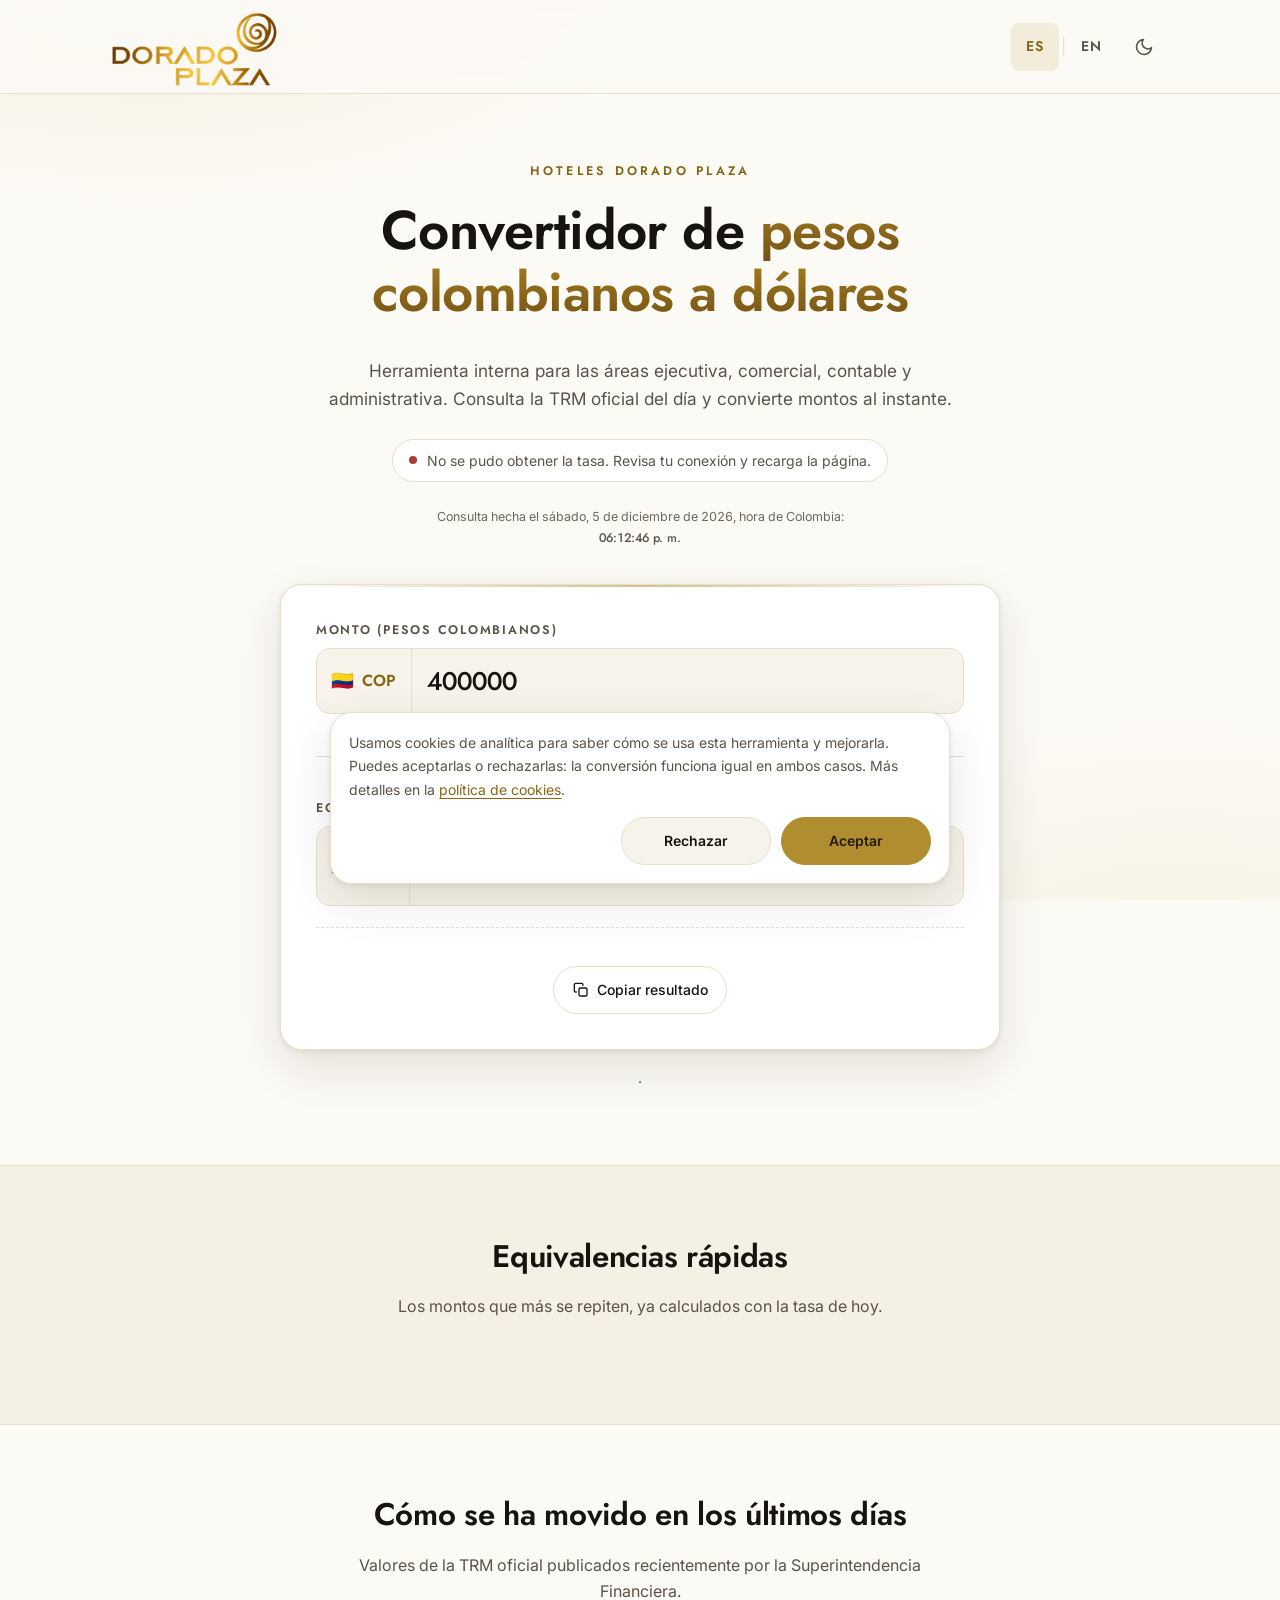
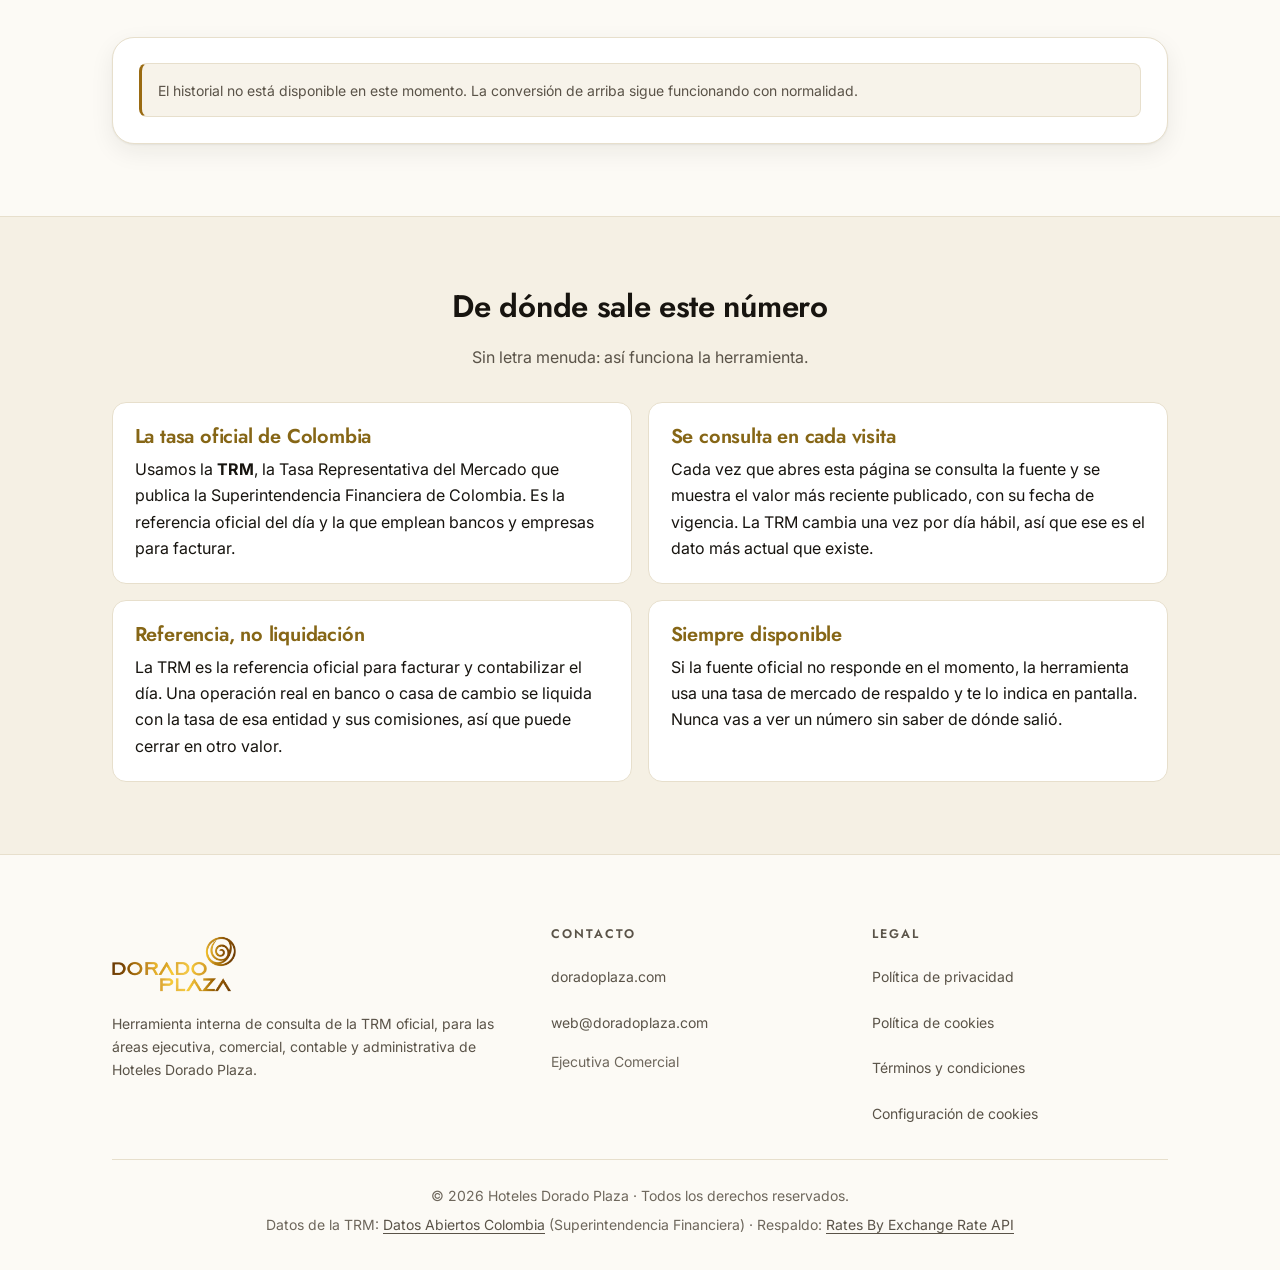
==== commit 63559fd9: "Update index.html" ====
--- a/index.html
+++ b/index.html
@@ -29,7 +29,7 @@
        =========================================================== -->
   <title>Convertidor de dólares a pesos colombianos | Hoteles Dorado Plaza</title>
   <meta name="description" content="Consulta la TRM oficial del día y convierte pesos colombianos a dólares y al revés. Herramienta interna de Hoteles Dorado Plaza para sus áreas ejecutiva, comercial y contable.">
-  <link rel="canonical" href="https://convertidor-dorado-plaza.pages.dev/">
+  <link rel="canonical" href="https://hotel.doradoplaza-convertidor.workers.dev/">
   <meta name="robots" content="index, follow, max-snippet:-1, max-image-preview:large, max-video-preview:-1">
   <meta name="author" content="Hoteles Dorado Plaza">
   <!-- El color de la barra del navegador en móvil. Arranca en blanco
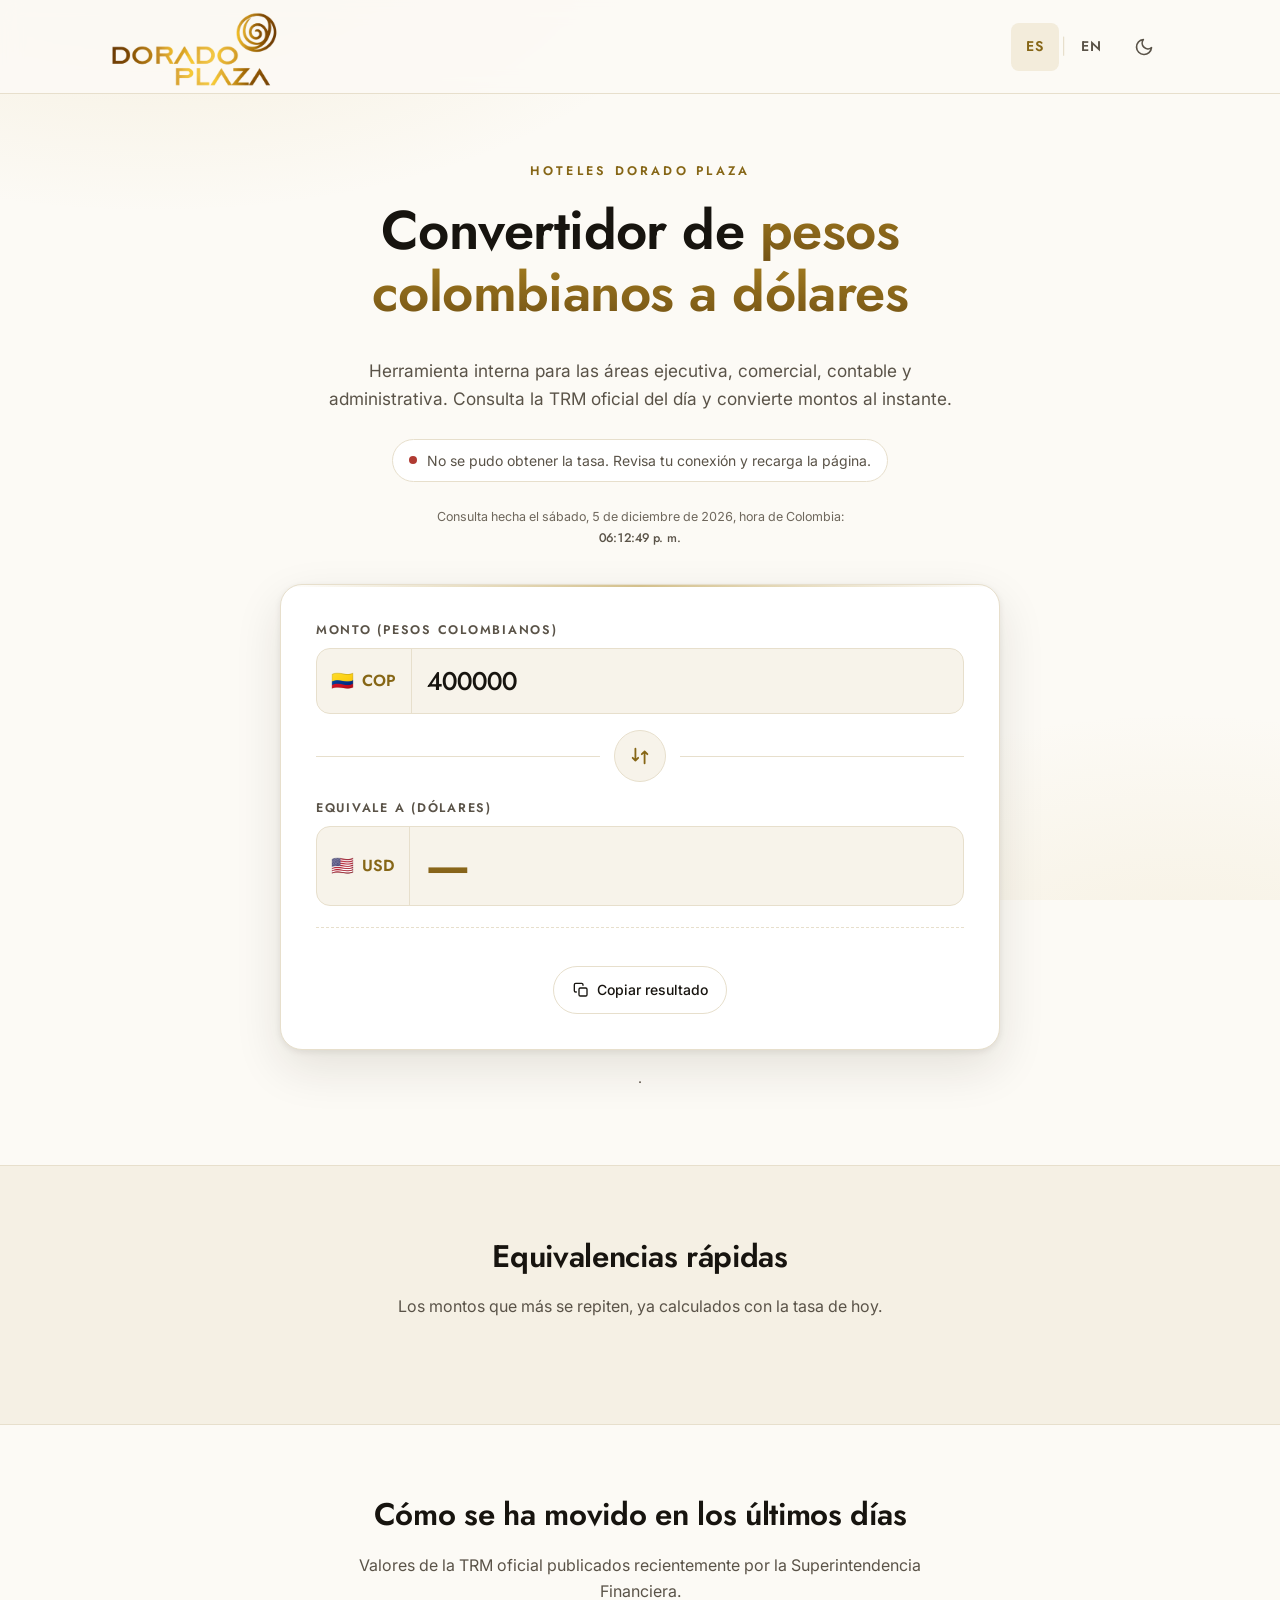
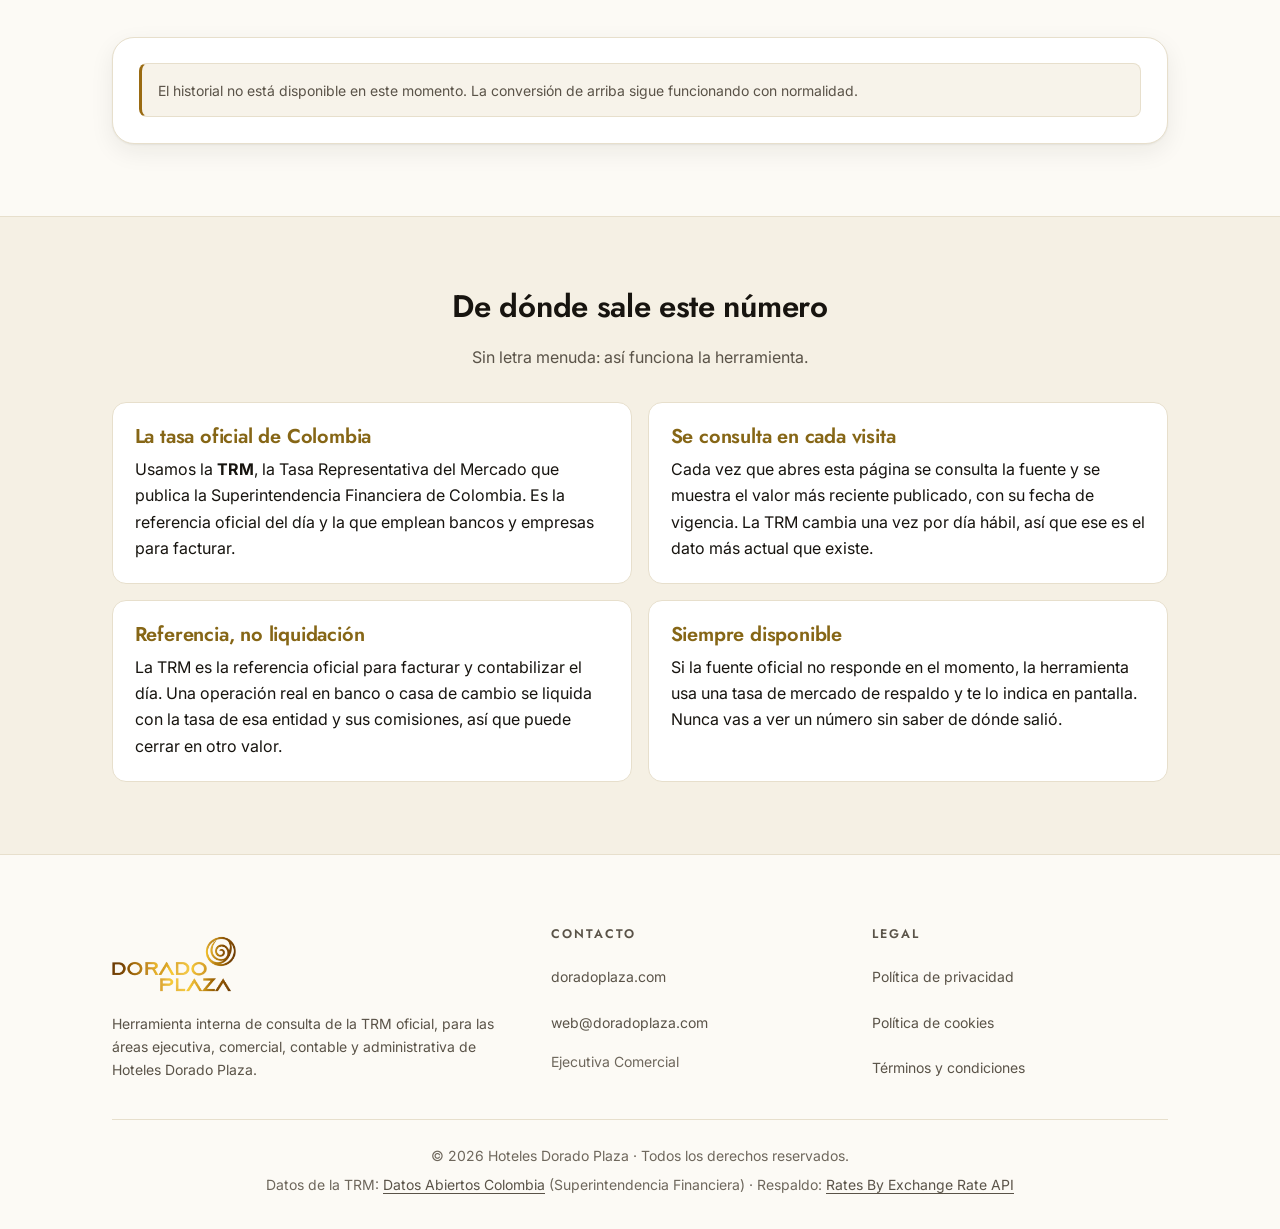
==== commit 472fdf80: "Aviso de ultima actualizacion, retirada de analitica y cierre de pendientes Aviso de ultima actualiz" ====
--- a/index.html
+++ b/index.html
@@ -22,15 +22,23 @@
 
   <!-- ===========================================================
        SEO — título, descripción y canonical
-       Ojo: el dominio final está {POR CONFIRMAR}. Mientras tanto se
-       usa la URL provisional de Cloudflare Pages. Cuando JX tenga el
-       dominio, hay que cambiarlo aquí, en en/index.html, en las
-       páginas legales, en sitemap.xml, robots.txt y llms.txt.
+       Dominio definitivo (9 sep 2026):
+         https://hotel.doradoplaza-convertidor.workers.dev/
+       Si algún día cambia, hay que cambiarlo aquí, en en/index.html,
+       en robots.txt y en el ejemplo de curl de _headers.
+
+       ⚠ ESTA WEB VA EN noindex A PROPÓSITO. Es una herramienta interna
+       del hotel y JX decidió que no aparezca en buscadores. Por eso el
+       meta robots de abajo dice "noindex", se retiraron sitemap.xml y
+       llms.txt, y robots.txt bloquea a los bots de IA.
+       El título, la descripción y el Open Graph SÍ se conservan: no
+       sirven para posicionar, sino para que el enlace se vea decente
+       cuando alguien del hotel lo comparte por chat o correo.
        =========================================================== -->
   <title>Convertidor de dólares a pesos colombianos | Hoteles Dorado Plaza</title>
   <meta name="description" content="Consulta la TRM oficial del día y convierte pesos colombianos a dólares y al revés. Herramienta interna de Hoteles Dorado Plaza para sus áreas ejecutiva, comercial y contable.">
   <link rel="canonical" href="https://hotel.doradoplaza-convertidor.workers.dev/">
-  <meta name="robots" content="index, follow, max-snippet:-1, max-image-preview:large, max-video-preview:-1">
+  <meta name="robots" content="noindex, follow">
   <meta name="author" content="Hoteles Dorado Plaza">
   <!-- El color de la barra del navegador en móvil. Arranca en blanco
        porque el tema claro es el primordial; el JS lo cambia si el
@@ -67,10 +75,9 @@
   </script>
 
   <!-- Idiomas: el x-default apunta al español porque es la versión prioritaria -->
-  <link rel="alternate" hreflang="es" href="https://convertidor-dorado-plaza.pages.dev/">
-  <link rel="alternate" hreflang="en" href="https://convertidor-dorado-plaza.pages.dev/en/">
-  <link rel="alternate" hreflang="x-default" href="https://convertidor-dorado-plaza.pages.dev/">
-  <link rel="sitemap" type="application/xml" href="sitemap.xml">
+  <link rel="alternate" hreflang="es" href="https://hotel.doradoplaza-convertidor.workers.dev/">
+  <link rel="alternate" hreflang="en" href="https://hotel.doradoplaza-convertidor.workers.dev/en/">
+  <link rel="alternate" hreflang="x-default" href="https://hotel.doradoplaza-convertidor.workers.dev/">
 
   <!-- Open Graph — vista previa al compartir en WhatsApp, Facebook, etc.
        La URL de la imagen va ABSOLUTA: si es relativa, no se muestra. -->
@@ -80,8 +87,8 @@
   <meta property="og:locale:alternate" content="en_US">
   <meta property="og:title" content="Convertidor de dólares a pesos colombianos | Hoteles Dorado Plaza">
   <meta property="og:description" content="TRM oficial del día y conversión COP ⇄ USD. Herramienta interna de Hoteles Dorado Plaza para sus áreas ejecutiva, comercial y contable.">
-  <meta property="og:url" content="https://convertidor-dorado-plaza.pages.dev/">
-  <meta property="og:image" content="https://convertidor-dorado-plaza.pages.dev/img/og-convertidor-dolar-peso-dorado-plaza.webp">
+  <meta property="og:url" content="https://hotel.doradoplaza-convertidor.workers.dev/">
+  <meta property="og:image" content="https://hotel.doradoplaza-convertidor.workers.dev/img/og-convertidor-dolar-peso-dorado-plaza.webp">
   <meta property="og:image:width" content="1200">
   <meta property="og:image:height" content="630">
   <meta property="og:image:alt" content="Convertidor de dólares a pesos colombianos de Hoteles Dorado Plaza">
@@ -89,7 +96,7 @@
   <meta name="twitter:card" content="summary_large_image">
   <meta name="twitter:title" content="Convertidor de dólares a pesos colombianos | Hoteles Dorado Plaza">
   <meta name="twitter:description" content="TRM oficial del día y conversión COP ⇄ USD para las áreas administrativas de Hoteles Dorado Plaza.">
-  <meta name="twitter:image" content="https://convertidor-dorado-plaza.pages.dev/img/og-convertidor-dolar-peso-dorado-plaza.webp">
+  <meta name="twitter:image" content="https://hotel.doradoplaza-convertidor.workers.dev/img/og-convertidor-dolar-peso-dorado-plaza.webp">
 
   <!-- Geo tags: la cadena opera en Cartagena y Barranquilla, Colombia -->
   <meta name="geo.region" content="CO">
@@ -122,8 +129,8 @@
        Qué incluye: WebSite, la Organización (la cadena hotelera) y
        WebApplication (esto es una herramienta, no una tienda; por eso
        no lleva Product ni Offer).
-       Ojo: los datos marcados {POR CONFIRMAR} deben completarse antes
-       de publicar, nunca inventarse.
+       Los datos de la sociedad (legalName, taxID, address) se
+       completaron el 9 sep 2026 con registros publicos contrastados.
        =========================================================== -->
   <script type="application/ld+json">
   {
@@ -131,20 +138,29 @@
     "@graph": [
       {
         "@type": "WebSite",
-        "@id": "https://convertidor-dorado-plaza.pages.dev/#website",
-        "url": "https://convertidor-dorado-plaza.pages.dev/",
+        "@id": "https://hotel.doradoplaza-convertidor.workers.dev/#website",
+        "url": "https://hotel.doradoplaza-convertidor.workers.dev/",
         "name": "Convertidor USD ⇄ COP · Hoteles Dorado Plaza",
         "inLanguage": "es-CO",
-        "publisher": { "@id": "https://convertidor-dorado-plaza.pages.dev/#organizacion" }
+        "publisher": { "@id": "https://hotel.doradoplaza-convertidor.workers.dev/#organizacion" }
       },
       {
         "@type": "Organization",
-        "@id": "https://convertidor-dorado-plaza.pages.dev/#organizacion",
+        "@id": "https://hotel.doradoplaza-convertidor.workers.dev/#organizacion",
         "name": "Hoteles Dorado Plaza",
+        "legalName": "Hoteles Dorado Plaza Colombia S.A.S.",
+        "taxID": "901.403.268-5",
         "url": "https://doradoplaza.com/",
-        "logo": "https://convertidor-dorado-plaza.pages.dev/img/logo-hoteles-dorado-plaza.webp",
+        "logo": "https://hotel.doradoplaza-convertidor.workers.dev/img/logo-hoteles-dorado-plaza.webp",
         "areaServed": "CO",
         "email": "web@doradoplaza.com",
+        "address": {
+          "@type": "PostalAddress",
+          "streetAddress": "Avenida San Martín (Carrera 2) N.º 4-41, Bocagrande",
+          "addressLocality": "Cartagena de Indias",
+          "addressRegion": "Bolívar",
+          "addressCountry": "CO"
+        },
         "contactPoint": {
           "@type": "ContactPoint",
           "contactType": "Ejecutiva Comercial",
@@ -155,15 +171,15 @@
       },
       {
         "@type": "WebApplication",
-        "@id": "https://convertidor-dorado-plaza.pages.dev/#app",
+        "@id": "https://hotel.doradoplaza-convertidor.workers.dev/#app",
         "name": "Convertidor de dólares a pesos colombianos",
-        "url": "https://convertidor-dorado-plaza.pages.dev/",
+        "url": "https://hotel.doradoplaza-convertidor.workers.dev/",
         "applicationCategory": "FinanceApplication",
         "operatingSystem": "Todos (navegador web)",
         "inLanguage": ["es-CO", "en-US"],
         "isAccessibleForFree": true,
         "offers": { "@type": "Offer", "price": "0", "priceCurrency": "COP" },
-        "publisher": { "@id": "https://convertidor-dorado-plaza.pages.dev/#organizacion" }
+        "publisher": { "@id": "https://hotel.doradoplaza-convertidor.workers.dev/#organizacion" }
       }
     ]
   }
@@ -507,7 +523,7 @@
           <h2 id="pie-hotel">Contacto</h2>
           <ul class="pie__lista">
             <li>
-              <a class="js-salida-hotel" href="https://doradoplaza.com/" target="_blank" rel="noopener">
+              <a href="https://doradoplaza.com/" target="_blank" rel="noopener">
                 doradoplaza.com
               </a>
             </li>
@@ -527,7 +543,6 @@
             <li><a href="privacidad.html">Política de privacidad</a></li>
             <li><a href="cookies.html">Política de cookies</a></li>
             <li><a href="terminos.html">Términos y condiciones</a></li>
-            <li><button class="pie__boton js-config-cookies" type="button">Configuración de cookies</button></li>
           </ul>
         </nav>
       </div>
@@ -544,24 +559,42 @@
   </footer>
 
   <!-- ===========================================================
-       BANNER DE COOKIES
-       Qué es: aviso de consentimiento con Aceptar y Rechazar del
-               mismo peso visual.
-       Función: cumplir la Resolución 32.126 de 2022 de la SIC —
-                en Colombia el consentimiento debe ser previo y
-                expreso. Google Analytics NO se carga hasta aceptar.
-       Depende de: #cookies en css/styles.css y de la función
-                   iniciarCookies() de js/script.js
+       AVISO DE ÚLTIMA ACTUALIZACIÓN
+       Qué es: el panel que entra por la derecha en cuanto llega la
+               tasa, con la fecha de vigencia, la hora exacta de la
+               consulta y una línea que confirma de dónde salió el dato.
+       Función: que quien abre esto para facturar tenga la confirmación
+                explícita de que no está mirando un dato de ayer.
+                Se cierra solo a los 10 segundos.
+       Depende de: .aviso-tasa en css/styles.css y de mostrarAviso()
+                   en js/script.js, que rellena los tres huecos de
+                   abajo y le pone la clase de la fuente.
+       Ojo: los tres <p> vacíos los escribe el JS. Van vacíos y no con
+            texto de ejemplo a propósito: si el JS fallara, es preferible
+            un panel que nunca aparece a uno con una fecha inventada.
+       Ojo 2: esto NO lleva role="status" ni aria-live. La píldora de
+            estado del hero ya anuncia lo mismo a los lectores de
+            pantalla; si este panel también lo anunciara, se oiría el
+            dato dos veces seguidas.
        =========================================================== -->
-  <aside class="cookies" id="cookies" aria-hidden="true" aria-label="Aviso de cookies">
-    <p class="cookies__texto">
-      Usamos cookies de analítica para saber cómo se usa esta herramienta y mejorarla.
-      Puedes aceptarlas o rechazarlas: la conversión funciona igual en ambos casos.
-      Más detalles en la <a href="cookies.html">política de cookies</a>.
-    </p>
-    <div class="cookies__botones">
-      <button class="cookies__btn" id="cookies-rechazar" type="button">Rechazar</button>
-      <button class="cookies__btn cookies__btn--ok" id="cookies-aceptar" type="button">Aceptar</button>
+  <aside class="aviso-tasa" id="aviso-tasa" aria-hidden="true"
+         aria-label="Aviso de última actualización de la tasa">
+    <span class="aviso-tasa__barra" aria-hidden="true"></span>
+    <div class="aviso-tasa__fila">
+      <span class="aviso-tasa__punto" aria-hidden="true"></span>
+      <div class="aviso-tasa__cuerpo">
+        <p class="aviso-tasa__titulo">Última actualización</p>
+        <p class="aviso-tasa__fecha" id="aviso-tasa-fecha"></p>
+        <p class="aviso-tasa__hora"  id="aviso-tasa-hora"></p>
+        <p class="aviso-tasa__nota"  id="aviso-tasa-nota"></p>
+      </div>
+      <button class="aviso-tasa__cerrar" id="aviso-tasa-cerrar" type="button"
+              aria-label="Cerrar el aviso de actualización">
+        <svg viewBox="0 0 24 24" fill="none" stroke="currentColor" stroke-width="2.5"
+             stroke-linecap="round" aria-hidden="true">
+          <path d="M18 6 6 18M6 6l12 12"></path>
+        </svg>
+      </button>
     </div>
   </aside>
 
--- a/css/styles.css
+++ b/css/styles.css
@@ -677,41 +677,110 @@
 .pie__legal p { margin: 0 0 .35rem; }
 .pie__fuente a { color: var(--texto-suave); }
 
-/* ===========================================================
-   BANNER DE COOKIES
-   Qué es: aviso inferior con Aceptar y Rechazar del mismo peso.
-   Función: cumplir la Resolución 32.126 de 2022 de la SIC — en
-            Colombia el consentimiento debe ser previo y expreso.
-   Depende de: js/script.js (clase .is-visible y guardado en
-               localStorage). GA4 NO carga hasta que se acepte.
-   =========================================================== */
-.cookies {
-  position: fixed; z-index: 90;
+/* Aquí vivía el BANNER DE COOKIES (.cookies*). Se retiró el 9 sep 2026
+   junto con Google Analytics: sin analítica no se recoge ningún dato,
+   así que no hay consentimiento que pedir. Ver el bloque 7 de
+   js/script.js. Si algún día vuelve la analítica, el banner tiene que
+   volver con ella: son inseparables. */
+
+/* ===========================================================
+   AVISO DE ÚLTIMA ACTUALIZACIÓN
+   Qué es: el panel que entra por la derecha en cuanto llega la tasa,
+           con la fecha de vigencia, la hora exacta de consulta y una
+           línea que confirma que ese es el dato más reciente.
+   Función: que quien abre la herramienta para facturar tenga la
+            confirmación explícita de que no está mirando un dato viejo.
+   Se va solo a los 10 segundos (CFG.AVISO_MS en js/script.js).
+   Depende de: #aviso-tasa en index.html y en/index.html, y de
+               mostrarAviso() en js/script.js, que le pone .is-visible
+               y una de las clases de fuente (.is-ok / .is-respaldo /
+               .is-stale), igual que la píldora de estado.
+   Ojo: NO es una región aria-live. La píldora de estado ya anuncia el
+        mismo dato a los lectores de pantalla; si este panel también lo
+        anunciara, se oiría dos veces seguidas.
+   Colocación: en móvil entra desde arriba y ocupa el ancho; desde
+        700px se va a la derecha, que es donde lo pidió JX.
+   =========================================================== */
+.aviso-tasa {
+  position: fixed; z-index: 80;   /* por encima de la cabecera sticky (60) */
   left: 1rem; right: 1rem;
-  bottom: calc(1rem + env(safe-area-inset-bottom));
-  max-width: 620px; margin-inline: auto;
+  top: calc(env(safe-area-inset-top) + 64px + .75rem);  /* 64px = alto de la cabecera */
   background: var(--superficie);
   border: 1px solid var(--borde);
-  border-radius: var(--r-grande);
+  border-radius: var(--r-medio);
   box-shadow: var(--sombra-alta);
-  padding: 1.15rem;
-  transform: translateY(150%);
-  transition: transform 280ms cubic-bezier(.4,0,.2,1);
+  padding: .9rem 1rem;
+  overflow: hidden;   /* recorta la barra de cuenta atrás a las esquinas */
+  opacity: 0;
+  transform: translateY(-130%);
+  transition: transform 280ms cubic-bezier(.4,0,.2,1),
+              opacity   280ms cubic-bezier(.4,0,.2,1);
   visibility: hidden;
 }
-.cookies.is-visible { transform: translateY(0); visibility: visible; }
-.cookies__texto { font-size: var(--t-chico); color: var(--texto-suave); margin-bottom: 1rem; }
-.cookies__botones { display: grid; grid-template-columns: 1fr 1fr; gap: .6rem; }
-/* Los dos botones tienen exactamente el mismo tamaño y peso visual:
-   la norma prohíbe esconder el "Rechazar". */
-.cookies__btn {
-  min-height: 48px; padding: .7rem 1rem;
-  border-radius: 999px; cursor: pointer;
-  font-family: var(--font-texto); font-size: var(--t-chico); font-weight: 600;
-  border: 1px solid var(--borde); background: var(--superficie-2); color: var(--texto);
-  transition: border-color var(--transicion), background var(--transicion);
-}
-.cookies__btn--ok { background: var(--oro); border-color: var(--oro); color: var(--sobre-oro); }
+.aviso-tasa.is-visible { opacity: 1; transform: translateY(0); visibility: visible; }
+
+/* Barra de cuenta atrás: el mismo filete dorado de la tarjeta del
+   conversor, encogiéndose durante los 10 segundos. No es decoración:
+   dice que el aviso se va a ir solo, para que nadie lo busque después. */
+.aviso-tasa__barra {
+  position: absolute; inset: 0 0 auto 0; height: 2px;
+  background: linear-gradient(90deg, transparent, var(--oro), transparent);
+  opacity: .55;
+  transform-origin: left center;
+}
+.aviso-tasa.is-visible .aviso-tasa__barra { animation: aviso-cuenta 10s linear forwards; }
+/* Con el puntero encima o el foco dentro se congela, igual que el
+   temporizador de js/script.js. Si no, el aviso se cerraría en la cara
+   de quien lo está leyendo o tabulando. */
+.aviso-tasa.is-pausa .aviso-tasa__barra { animation-play-state: paused; }
+@keyframes aviso-cuenta { from { transform: scaleX(1); } to { transform: scaleX(0); } }
+
+.aviso-tasa__fila { display: flex; align-items: flex-start; gap: .65rem; }
+/* Punto de color: mismo código que la píldora de estado, para que verde
+   siga significando "oficial" y ámbar "respaldo" en toda la página. */
+.aviso-tasa__punto {
+  width: 8px; height: 8px; border-radius: 50%; flex-shrink: 0;
+  margin-top: .45rem;
+  background: var(--texto-tenue);
+}
+.aviso-tasa.is-ok       .aviso-tasa__punto { background: var(--ok); }
+.aviso-tasa.is-respaldo .aviso-tasa__punto { background: var(--alerta); }
+.aviso-tasa.is-stale    .aviso-tasa__punto { background: var(--alerta); }
+
+.aviso-tasa__cuerpo { flex: 1; min-width: 0; }
+.aviso-tasa__titulo {
+  margin: 0 0 .15rem;
+  font-family: var(--font-titulo);
+  font-size: var(--t-mini); font-weight: 600;
+  letter-spacing: .14em; text-transform: uppercase;
+  color: var(--oro-texto);
+}
+.aviso-tasa__fecha {
+  margin: 0; font-size: var(--t-chico); font-weight: 500;
+  color: var(--texto); line-height: 1.4;
+}
+.aviso-tasa__hora {
+  margin: .1rem 0 0; font-size: var(--t-chico);
+  color: var(--texto-suave);
+  font-family: var(--font-num); font-variant-numeric: tabular-nums;
+}
+.aviso-tasa__nota {
+  margin: .45rem 0 0; font-size: var(--t-mini);
+  color: var(--texto-tenue); line-height: 1.45;
+}
+
+/* Botón de cerrar: 44px de área táctil (el mínimo accesible) con el
+   icono pequeño dentro. El margen negativo recupera el aire visual sin
+   encoger la zona que se puede tocar. */
+.aviso-tasa__cerrar {
+  width: 44px; height: 44px; flex-shrink: 0;
+  margin: -.55rem -.55rem 0 0;
+  display: grid; place-items: center;
+  background: transparent; border: 0; border-radius: 50%;
+  color: var(--texto-tenue); cursor: pointer;
+  transition: color var(--transicion), background var(--transicion);
+}
+.aviso-tasa__cerrar svg { width: 14px; height: 14px; }
 
 /* ===========================================================
    PÁGINAS DE TEXTO (legales y 404)
@@ -759,7 +828,7 @@
   .btn-principal:hover { filter: brightness(1.06); }
   .pie__lista a:hover, .pie__boton:hover { color: var(--oro-texto); }
   .equivalencia:hover { border-color: var(--oro); }
-  .cookies__btn:hover { border-color: var(--oro); }
+  .aviso-tasa__cerrar:hover { color: var(--texto); background: var(--superficie-2); }
 }
 
 /* ===========================================================
@@ -782,8 +851,6 @@
 /* Tablet pequeña en adelante: equivalencias en 3 columnas */
 @media (min-width: 600px) {
   .equivalencias { grid-template-columns: repeat(3, minmax(0, 1fr)); }
-  .cookies__botones { grid-template-columns: auto auto; justify-content: flex-end; }
-  .cookies__btn { min-width: 150px; }
 }
 
 /* Tablet: información en 2 columnas y pie en 2 columnas */
@@ -791,6 +858,15 @@
   .info { grid-template-columns: repeat(2, minmax(0, 1fr)); }
   .historial__lista { grid-template-columns: repeat(2, minmax(0, 1fr)); column-gap: 2rem; }
   .pie__grid { grid-template-columns: 1.4fr 1fr 1fr; }
+
+  /* El aviso se va a la derecha (donde lo pidió JX) y entra deslizándose
+     desde fuera de la pantalla, no desde arriba como en móvil. */
+  .aviso-tasa {
+    left: auto; right: 1.25rem;
+    width: 340px;
+    transform: translateX(120%);
+  }
+  .aviso-tasa.is-visible { transform: translateX(0); }
 }
 
 /* Escritorio: equivalencias en 4 columnas */
@@ -820,7 +896,6 @@
   .tarjeta { padding: 1rem; border-radius: var(--r-medio); }
   .equivalencias { gap: .5rem; }
   .equivalencia { padding: .75rem .5rem; }
-  .cookies { left: .6rem; right: .6rem; padding: 1rem; }
 
   /* Cabecera en pantallas de 320px (iPhone SE y gama baja antigua).
      Con el logo a 148px, los dos idiomas a 48px y el botón de tema a
@@ -831,6 +906,9 @@
   .idioma__link { min-width: 42px; min-height: 44px; }
   .btn-tema { width: 44px; height: 44px; }
   .cabecera__fila { gap: .5rem; }
+
+  /* El aviso se pega un poco más a los bordes para ganar ancho útil */
+  .aviso-tasa { left: .6rem; right: .6rem; padding: .8rem .85rem; }
 }
 
 /* ===========================================================
@@ -845,6 +923,11 @@
     animation-iteration-count: 1 !important;
     transition-duration: .001ms !important;
   }
+  /* La barra de cuenta atrás se retira del todo. Con la regla de arriba
+     su animación duraría .001ms, así que se vería desaparecer de golpe
+     y quedaría un filete a medias sin significado. El aviso sigue
+     cerrándose a los 10 s: ese temporizador está en el JS. */
+  .aviso-tasa__barra { display: none; }
 }
 
 /* ===========================================================
@@ -856,7 +939,8 @@
   /* Se imprime siempre en claro, aunque la pantalla esté en tema oscuro:
      nadie quiere gastar un cartucho entero en un fondo negro. */
   body { background: #fff !important; color: #000 !important; background-image: none !important; }
-  .cabecera, .cookies, .pie__lista, .btn-sec, .btn-invertir, .btn-tema { display: none; }
+  .cabecera, .pie__lista, .btn-sec, .btn-invertir, .btn-tema,
+  .aviso-tasa { display: none; }
   .tarjeta, .historial__caja { box-shadow: none; border: 1px solid #999; }
   .campo__salida, .hero h1 em, .error404__codigo {
     -webkit-text-fill-color: #000; color: #000; background: none;
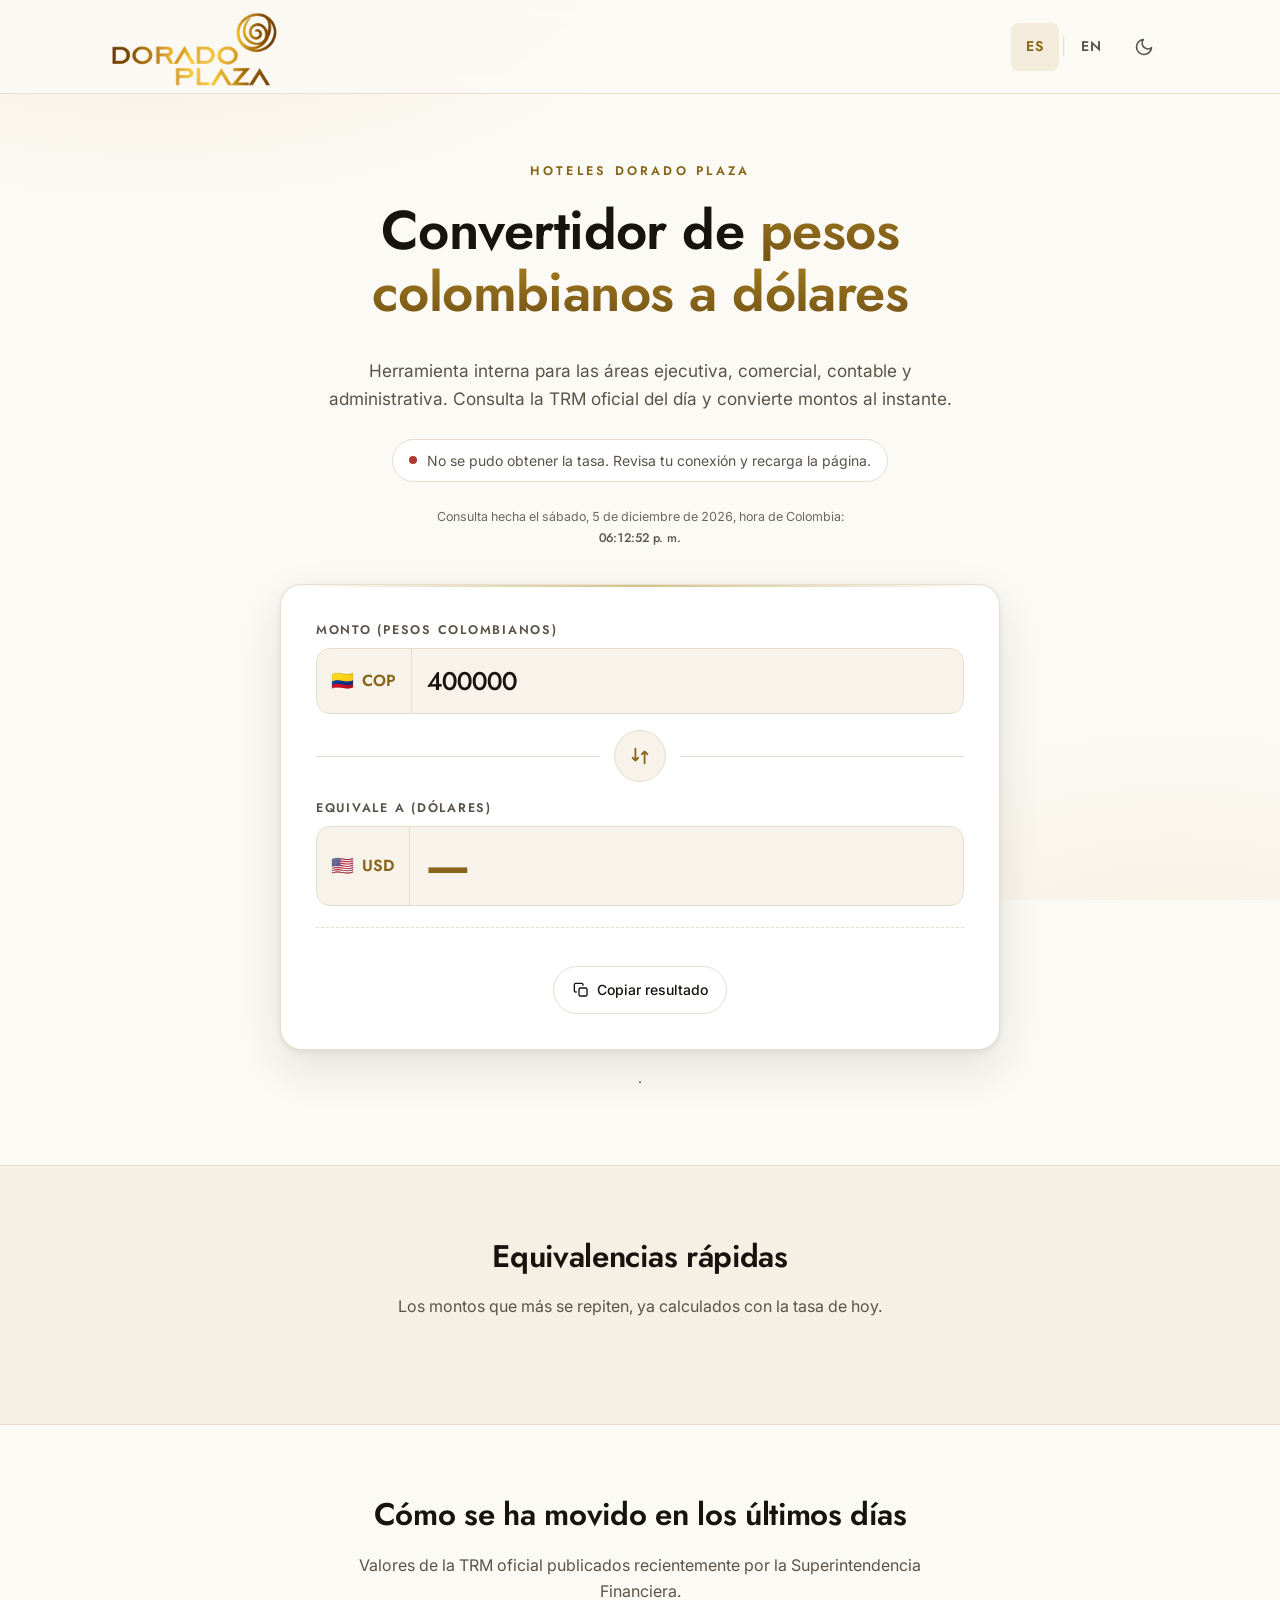
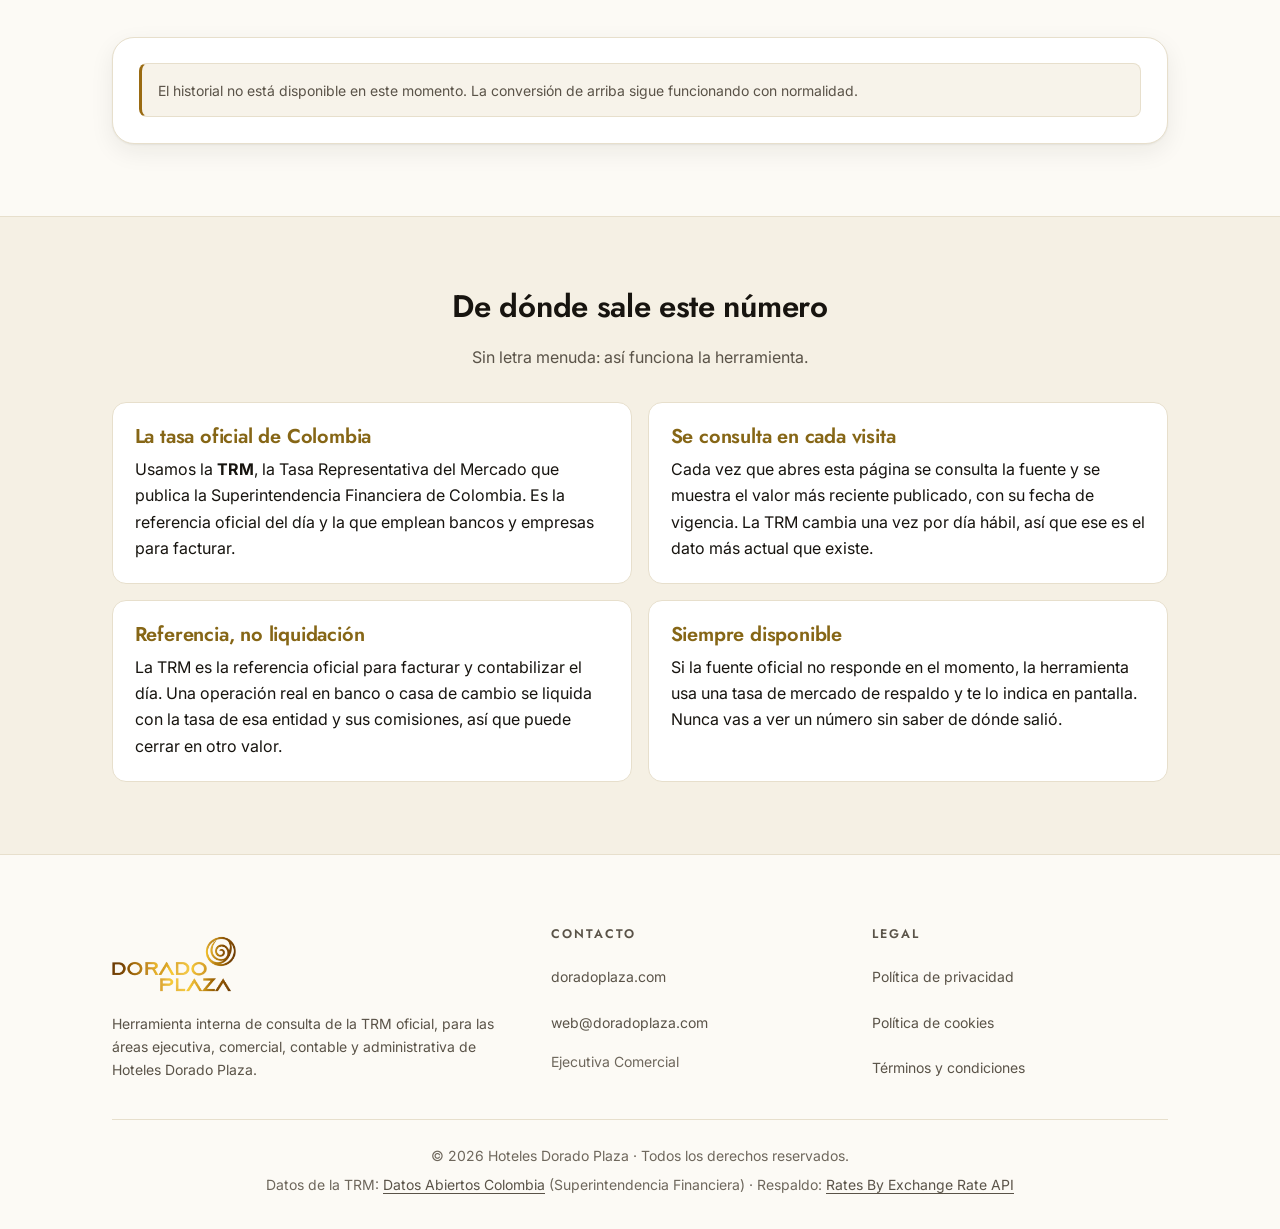
==== commit fcb3bcc1: "Corrige el canal de proteccion de datos y ratifica los datos de la sociedad JX aporto la politica de" ====
--- a/index.html
+++ b/index.html
@@ -156,18 +156,27 @@
         "email": "web@doradoplaza.com",
         "address": {
           "@type": "PostalAddress",
-          "streetAddress": "Avenida San Martín (Carrera 2) N.º 4-41, Bocagrande",
+          "streetAddress": "Cra. 2 Av. San Martín No. 4-41, Barrio Bocagrande",
           "addressLocality": "Cartagena de Indias",
           "addressRegion": "Bolívar",
           "addressCountry": "CO"
         },
-        "contactPoint": {
-          "@type": "ContactPoint",
-          "contactType": "Ejecutiva Comercial",
-          "email": "web@doradoplaza.com",
-          "areaServed": "CO",
-          "availableLanguage": ["es", "en"]
-        }
+        "contactPoint": [
+          {
+            "@type": "ContactPoint",
+            "contactType": "Ejecutiva Comercial",
+            "email": "web@doradoplaza.com",
+            "areaServed": "CO",
+            "availableLanguage": ["es", "en"]
+          },
+          {
+            "@type": "ContactPoint",
+            "contactType": "Protección de datos personales",
+            "email": "syncrono@doradoplaza.com",
+            "areaServed": "CO",
+            "availableLanguage": ["es"]
+          }
+        ]
       },
       {
         "@type": "WebApplication",
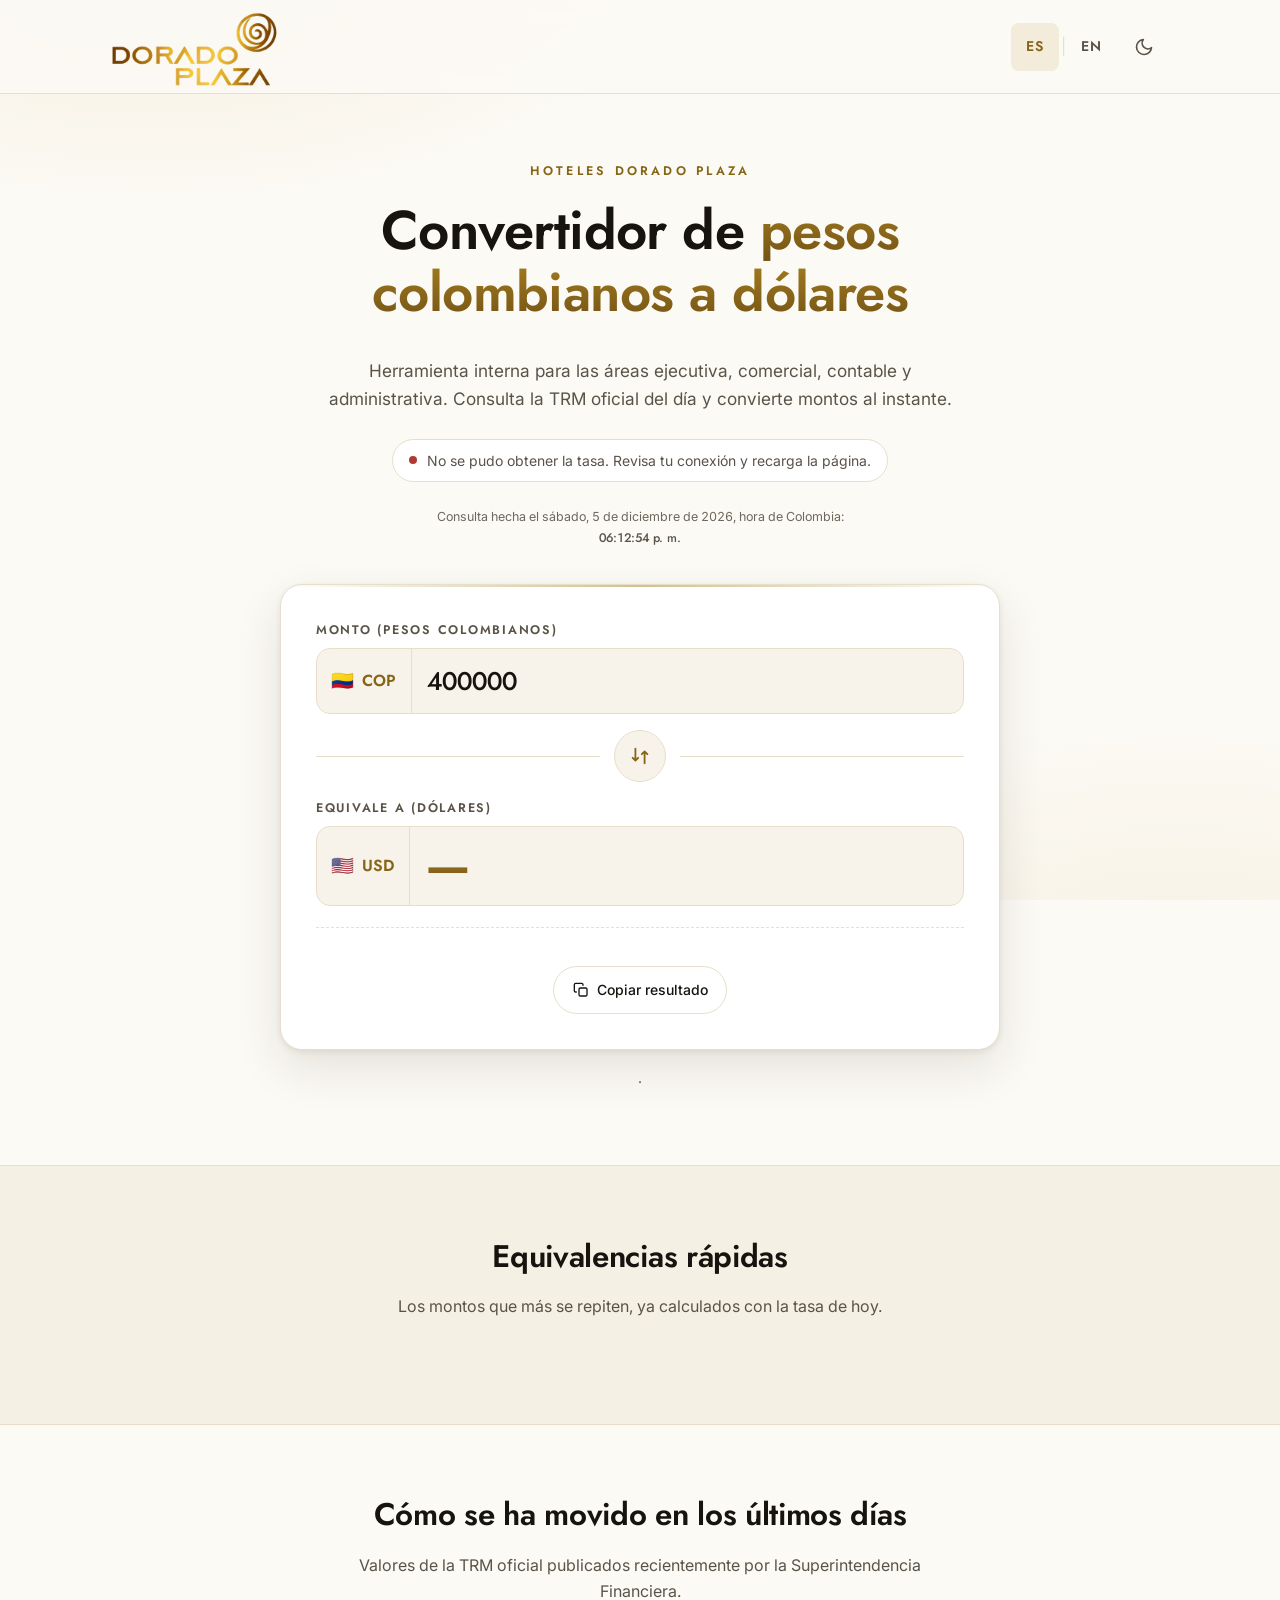
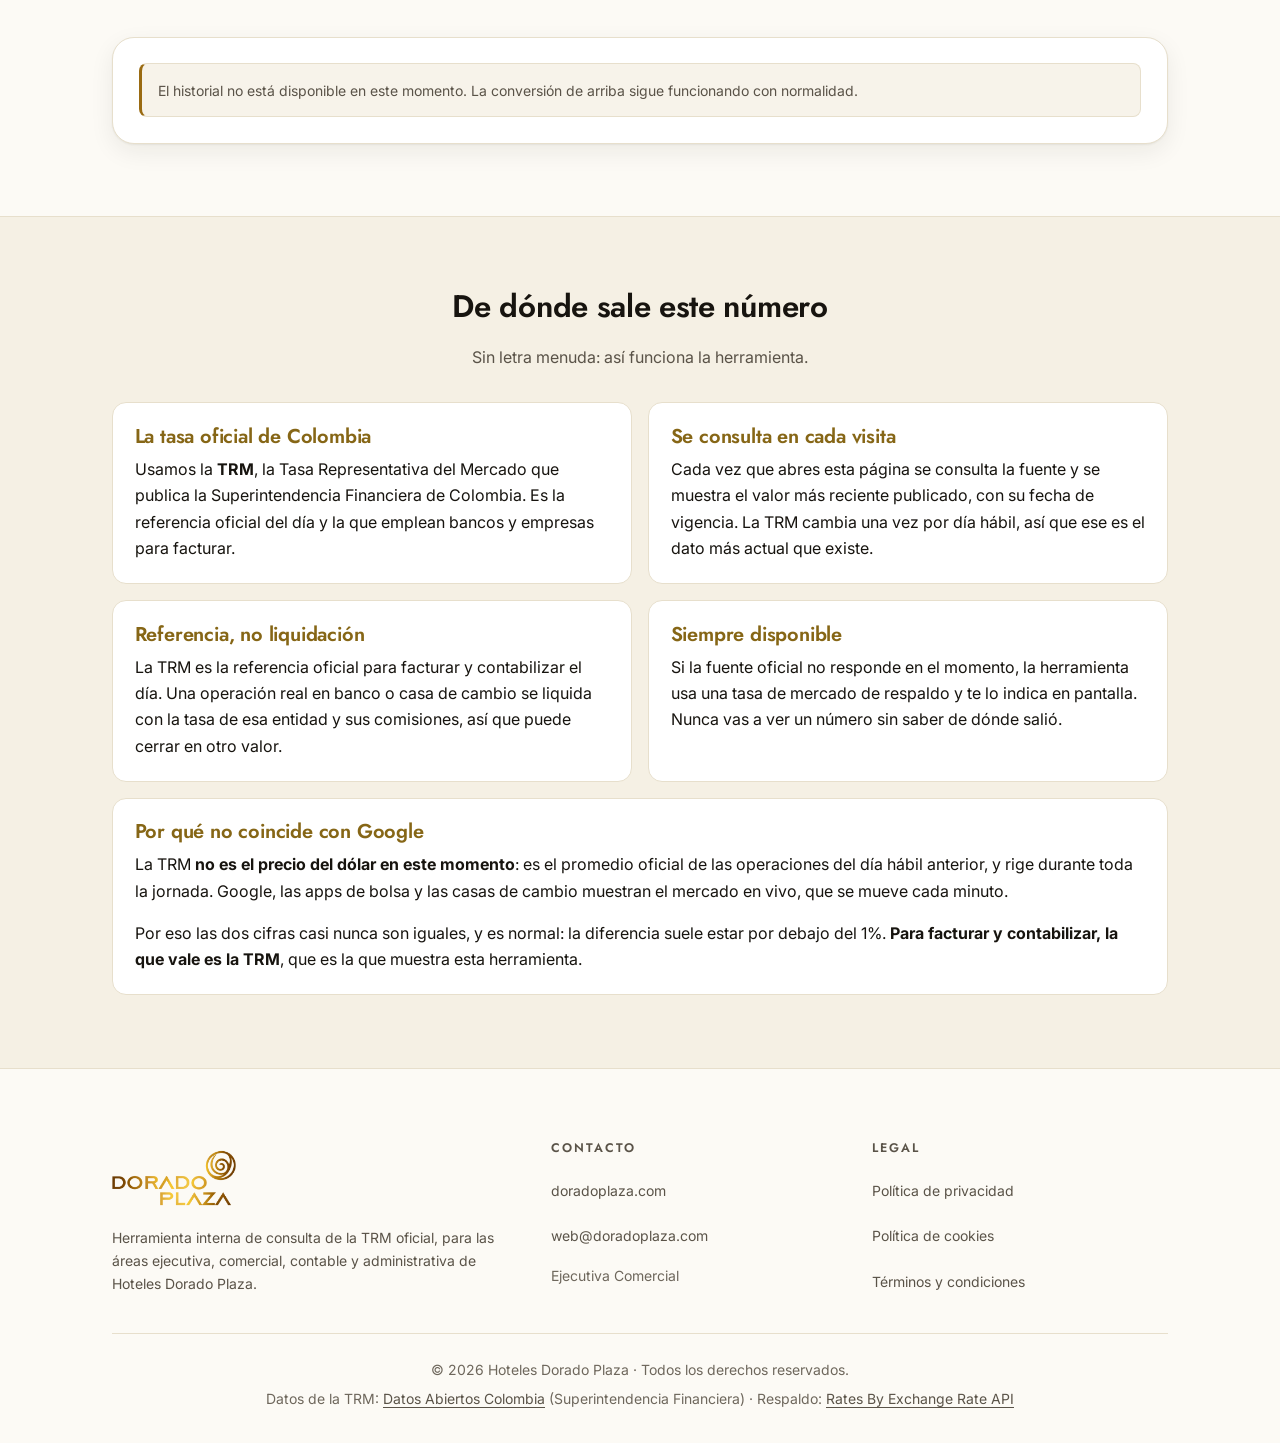
==== commit af065772: "Explica en la web por que la TRM no coincide con Google JX comparo la web con Google y vio cifras di" ====
--- a/index.html
+++ b/index.html
@@ -487,6 +487,24 @@
               sin saber de dónde salió.
             </p>
           </article>
+
+          <!-- Esta tarjeta ocupa el ancho completo desde 700px (.info__tarjeta--ancha).
+               Va aparte y al final porque responde la duda más frecuente: alguien
+               compara con Google, ve otra cifra y cree que la herramienta falla. -->
+          <article class="info__tarjeta info__tarjeta--ancha">
+            <h3>Por qué no coincide con Google</h3>
+            <p>
+              La TRM <strong>no es el precio del dólar en este momento</strong>: es el promedio
+              oficial de las operaciones del día hábil anterior, y rige durante toda la jornada.
+              Google, las apps de bolsa y las casas de cambio muestran el mercado en vivo, que
+              se mueve cada minuto.
+            </p>
+            <p>
+              Por eso las dos cifras casi nunca son iguales, y es normal: la diferencia suele
+              estar por debajo del 1%. <strong>Para facturar y contabilizar, la que vale es la
+              TRM</strong>, que es la que muestra esta herramienta.
+            </p>
+          </article>
         </div>
       </div>
     </section>
--- a/css/styles.css
+++ b/css/styles.css
@@ -530,7 +530,6 @@
 
 /* Referencias inversas bajo el conversor (1 USD = … / 1 COP = …) */
 .referencias { text-align: center; margin-top: 1.25rem; }
-.dato-pendiente { color: var(--texto-tenue); }
 
 /* ===========================================================
    EQUIVALENCIAS RÁPIDAS
@@ -628,11 +627,16 @@
 }
 .info__tarjeta h3 { color: var(--oro-texto); margin-bottom: .5rem; }
 .info__tarjeta p:last-child { margin-bottom: 0; }
+/* Tarjeta a todo el ancho de la rejilla. Existe por dos motivos: las
+   tarjetas de esta sección son 5 y en 2 columnas la última quedaría
+   suelta con un hueco al lado, y además esa última ("Por qué no coincide
+   con Google") responde la duda más frecuente y merece destacarse.
+   En móvil la rejilla ya es de una columna, así que aquí no cambia nada. */
+.info__tarjeta--ancha { grid-column: 1 / -1; }
 
 /* ===========================================================
    PIE DE PÁGINA
-   Qué es: enlaces legales, enlace a la web del hotel, aviso de
-           copyright y acceso a la configuración de cookies.
+   Qué es: enlaces legales, contacto del hotel y aviso de copyright.
    Función: cerrar el sitio con lo obligatorio y lo institucional.
    Ojo: esta página NO lleva crédito de JX Company — lo pidió JX
         expresamente para este proyecto.
@@ -794,7 +798,13 @@
 .texto__contenido ul { padding-left: 1.15rem; color: var(--texto-suave); }
 .texto__contenido li { margin-bottom: .45rem; }
 .texto__meta { color: var(--texto-tenue); font-size: var(--t-chico); }
-.marcador { color: var(--alerta); font-weight: 600; }  /* resalta {POR CONFIRMAR} */
+
+/* Aquí vivían .marcador y .dato-pendiente, que resaltaban en ámbar los
+   marcadores de dato pendiente de las páginas legales y del pie. Se
+   retiraron el 9 sep 2026: ya no queda ningún dato pendiente en el
+   proyecto, así que eran reglas que no se aplicaban a nada.
+   (El texto del marcador no se escribe aquí a propósito: buscarlo en el
+   proyecto es la forma de comprobar que no queda ninguno de verdad.) */
 
 .error404 { text-align: center; padding: calc(var(--seccion) * 1.3) 0; }
 .error404__codigo {
